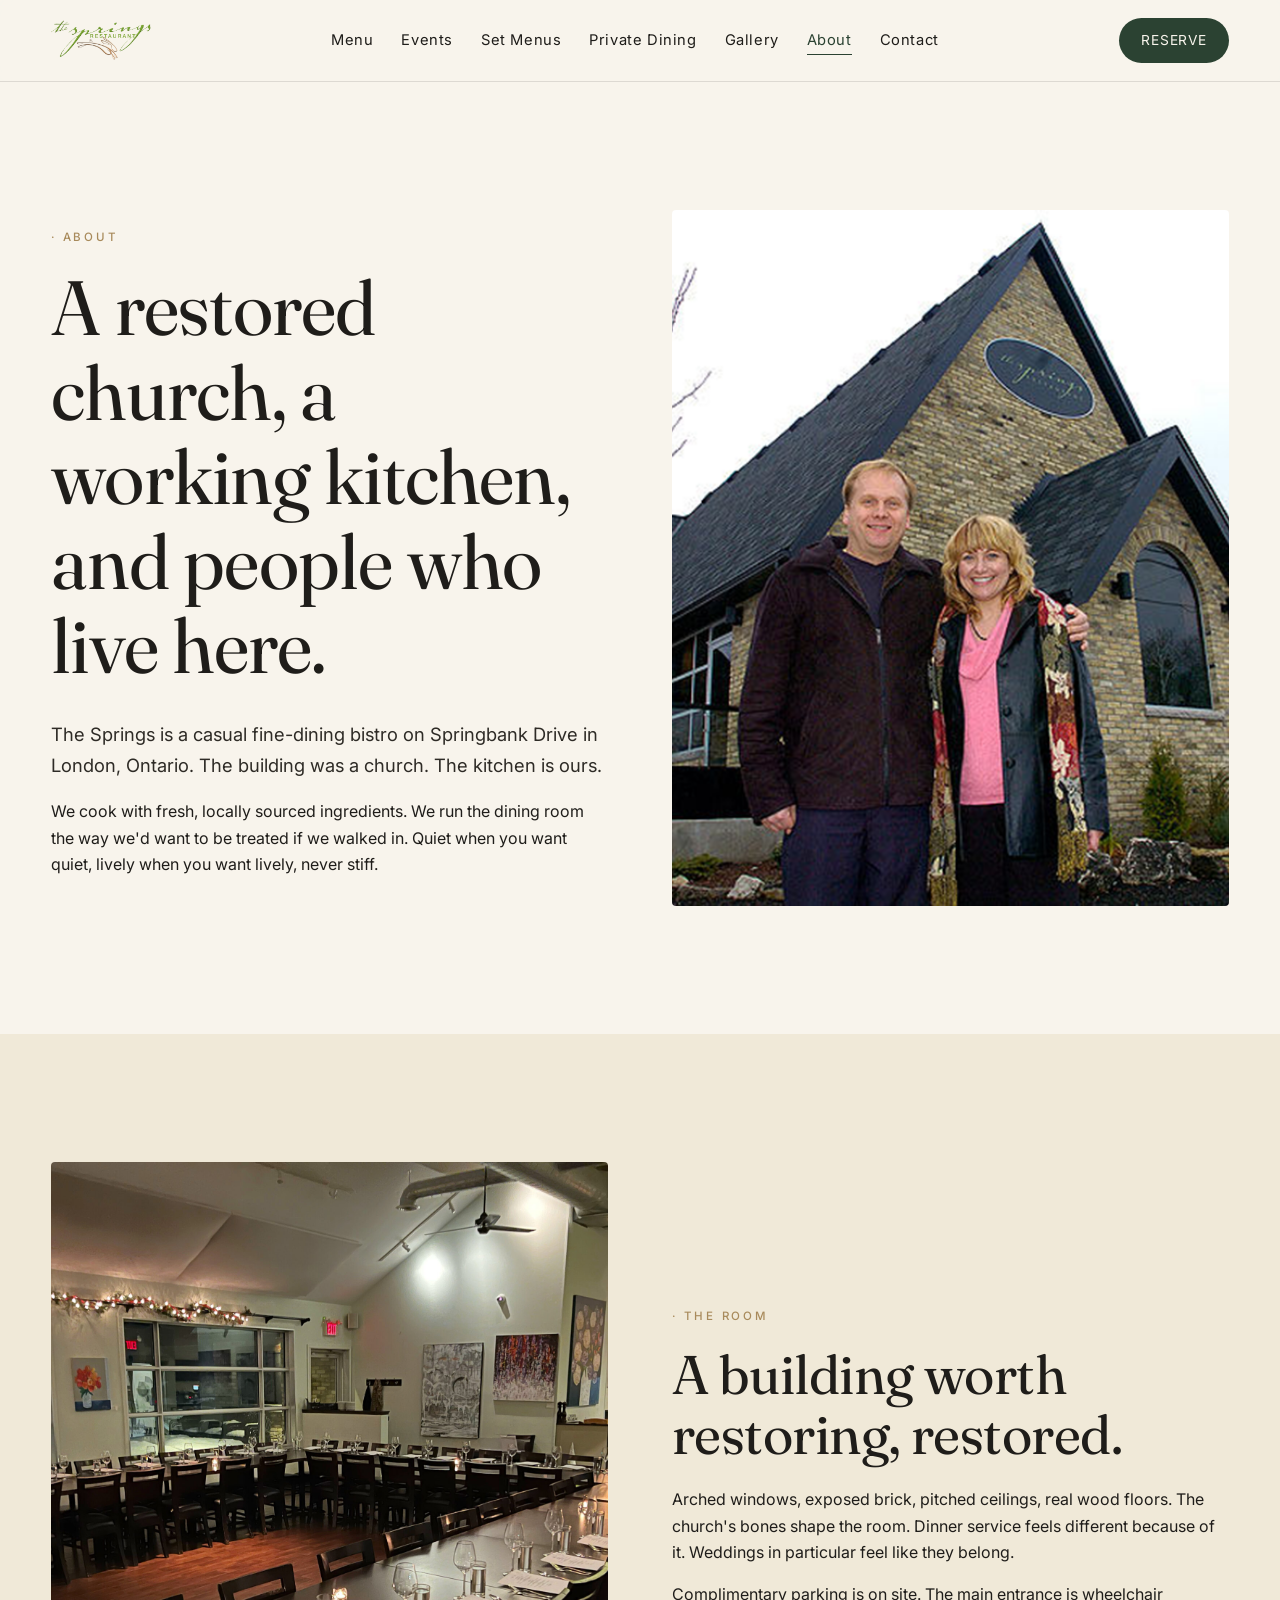
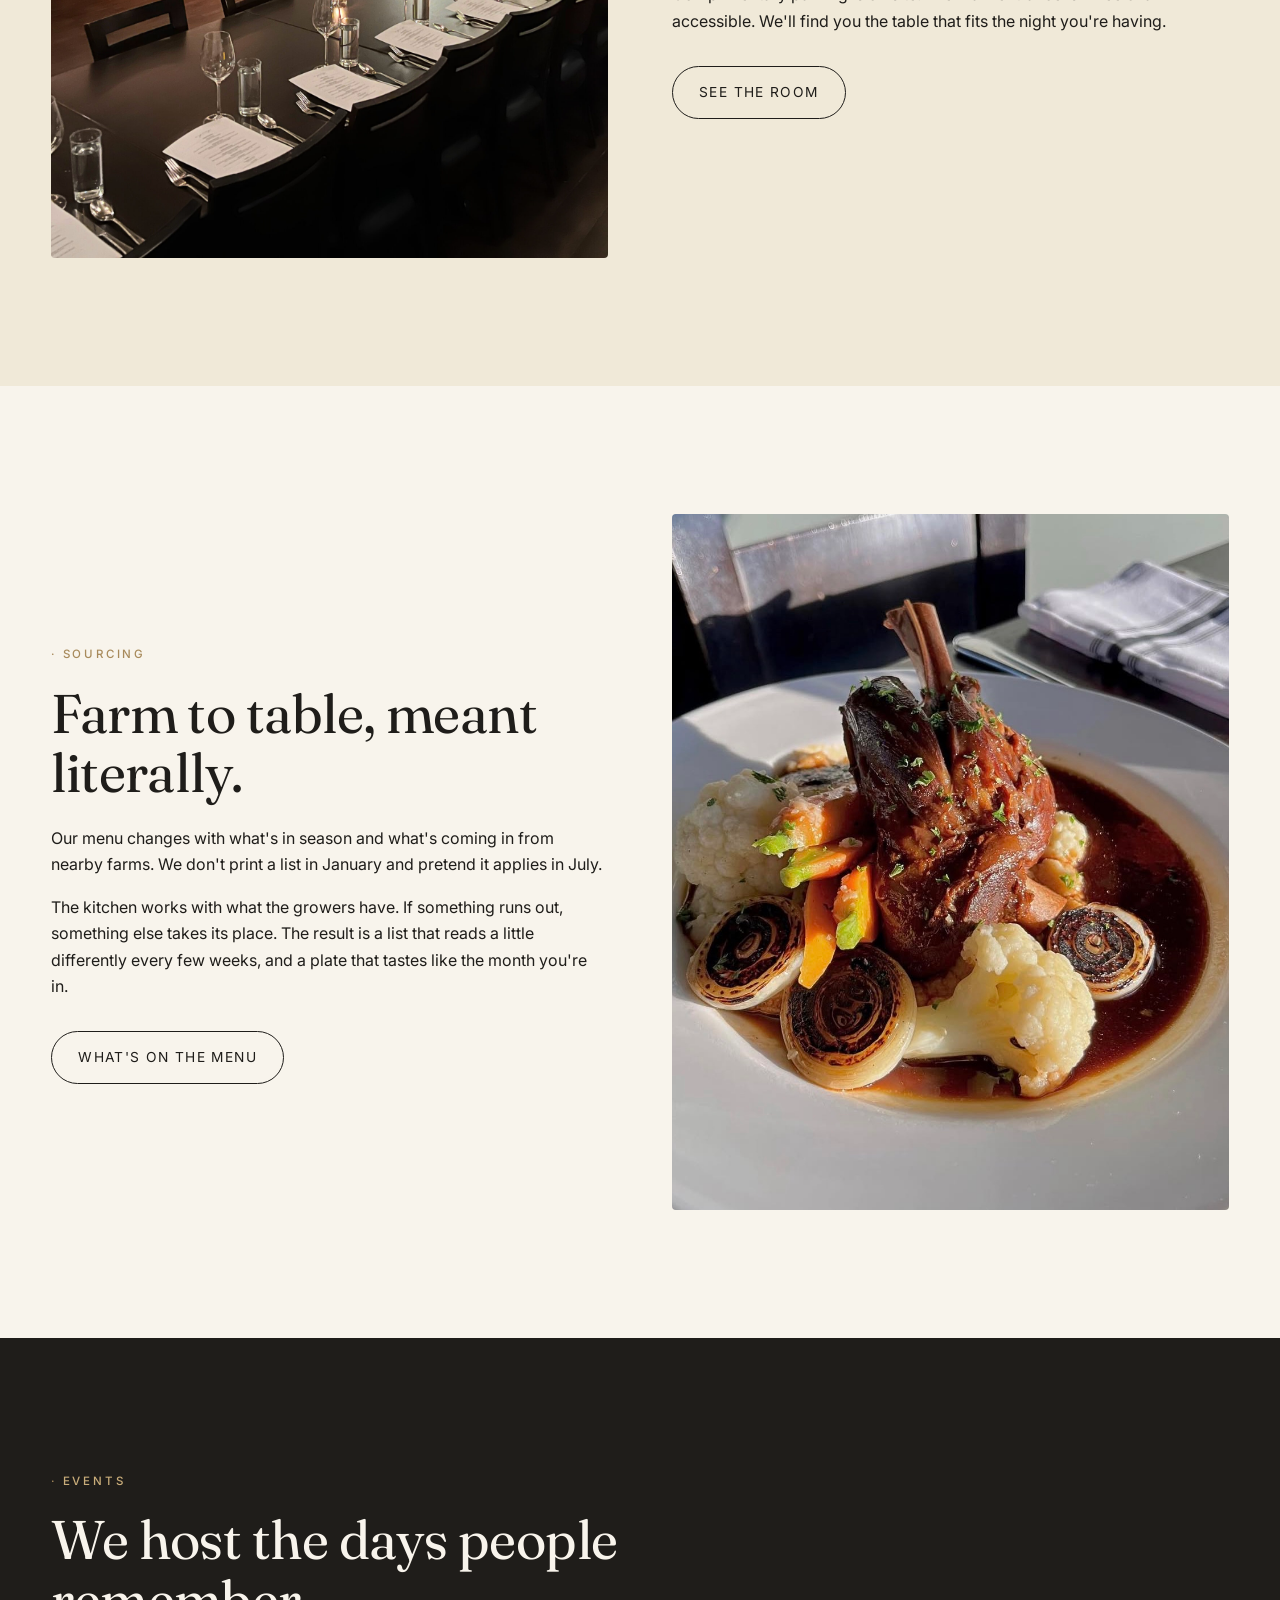
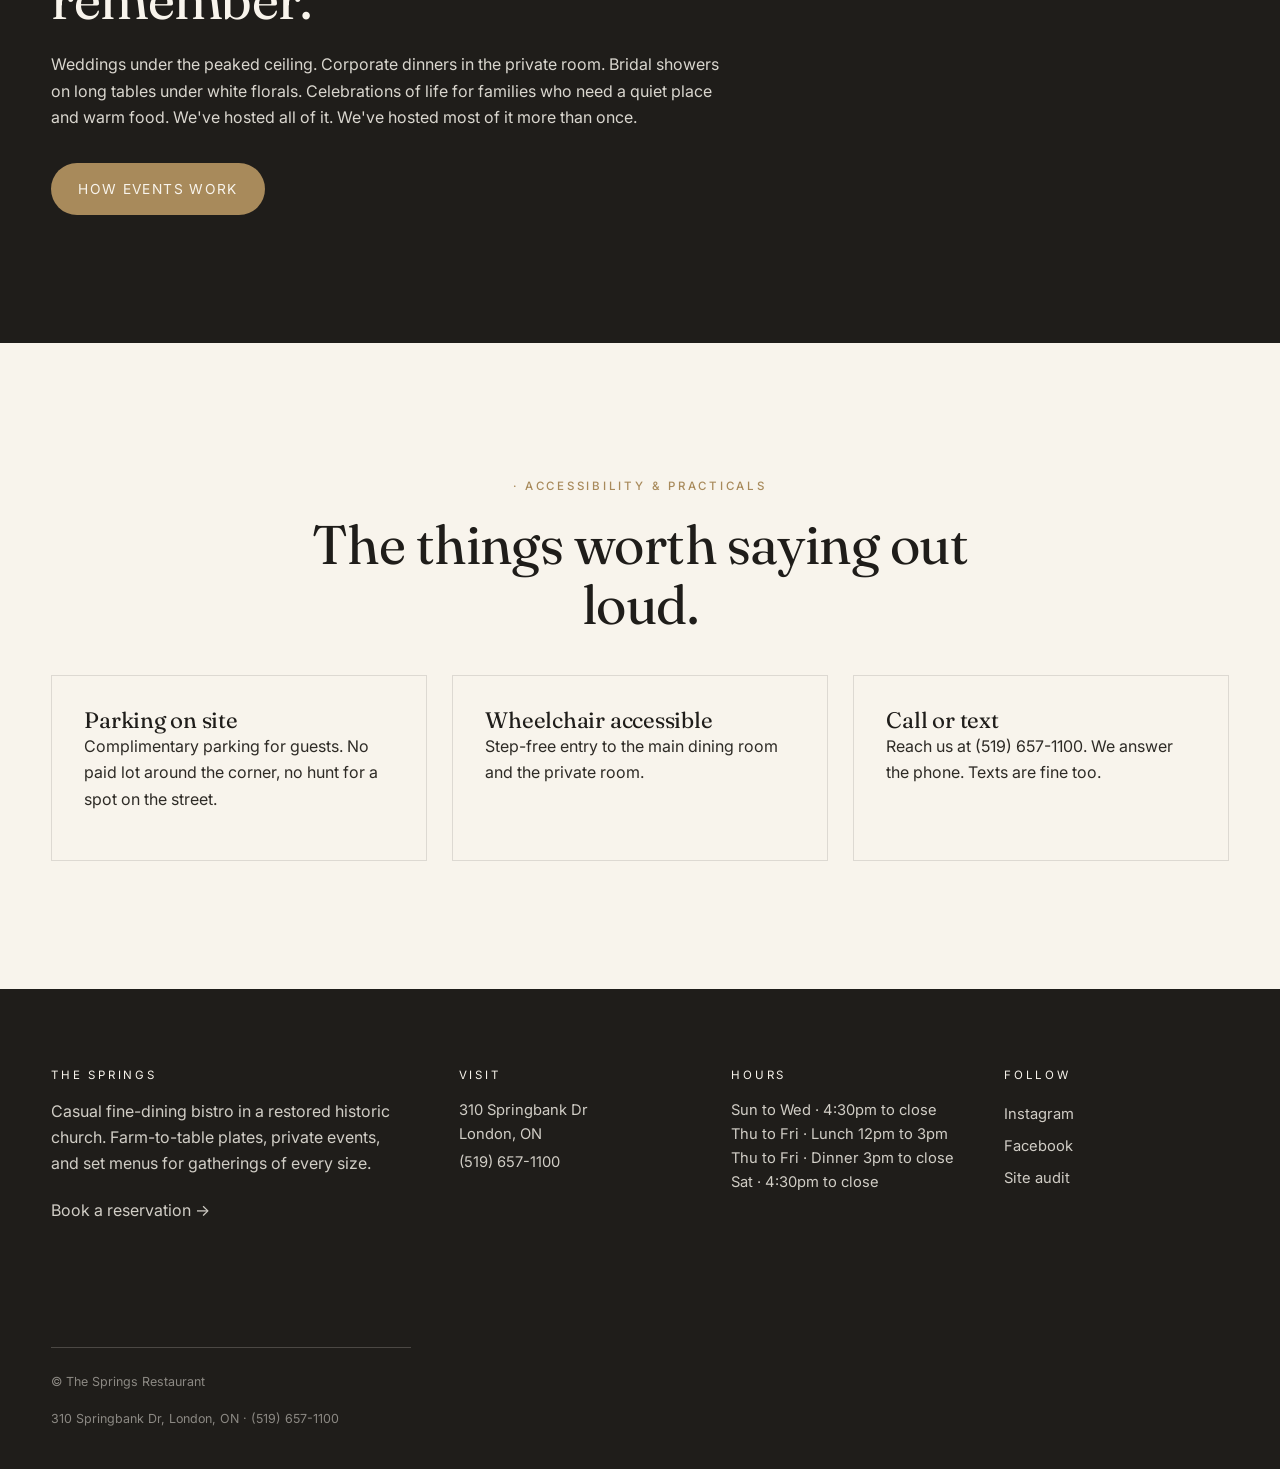
==== about.html @ 2ae59baa "Initial site build · 9 pages, real assets, zero fabrication Static HTML/CSS/JS site for The Springs " ====
<!DOCTYPE html>
<html lang="en">
<head>
<meta charset="utf-8">
<meta name="viewport" content="width=device-width, initial-scale=1">
<title>About · The Springs Restaurant</title>
<meta name="description" content="The story of The Springs: a restored historic church turned casual fine-dining bistro on Springbank Drive, London Ontario. Farm-to-table, family-run, open to everyone.">
<link rel="preconnect" href="https://fonts.googleapis.com">
<link rel="preconnect" href="https://fonts.gstatic.com" crossorigin>
<link href="https://fonts.googleapis.com/css2?family=Fraunces:ital,opsz,wght@0,9..144,300;0,9..144,400;0,9..144,500;1,9..144,300;1,9..144,400&family=Inter:wght@300;400;500;600&display=swap" rel="stylesheet">
<link rel="stylesheet" href="css/styles.css">
</head>
<body>

<header class="site-header">
  <div class="wrap">
    <nav class="nav" aria-label="Primary">
      <a href="index.html" class="nav-brand" aria-label="The Springs Restaurant"><img src="images/logo/springs-logo.webp" alt="The Springs Restaurant"></a>
      <ul class="nav-links">
        <li><a href="menu.html">Menu</a></li>
        <li><a href="events.html">Events</a></li>
        <li><a href="set-menus.html">Set Menus</a></li>
        <li><a href="private-dining.html">Private Dining</a></li>
        <li><a href="gallery.html">Gallery</a></li>
        <li><a href="about.html">About</a></li>
        <li><a href="contact.html">Contact</a></li>
      </ul>
      <a href="https://book.squareup.com/appointments/us98yrta83eva6/location/0G40BYAWMQCB0/services?buttonTextColor=ffffff&amp;color=5ea581&amp;locale=en&amp;referrer=so" class="nav-cta" target="_blank" rel="noopener">Reserve</a>
      <button class="nav-toggle" aria-label="Open menu" aria-expanded="false"><span></span></button>
    </nav>
  </div>
</header>

<main>

<section class="section">
  <div class="wrap">
    <div class="split">
      <div class="reveal">
        <span class="eyebrow">About</span>
        <h1>A restored church, a working kitchen, and people who live here.</h1>
        <p class="lede">The Springs is a casual fine-dining bistro on Springbank Drive in London, Ontario. The building was a church. The kitchen is ours.</p>
        <p>We cook with fresh, locally sourced ingredients. We run the dining room the way we'd want to be treated if we walked in. Quiet when you want quiet, lively when you want lively, never stiff.</p>
      </div>
      <div class="split-media reveal" data-delay="1">
        <img src="images/owners/owners.png" alt="The owners of The Springs outside the restored church">
      </div>
    </div>
  </div>
</section>

<section class="section" style="background: var(--ivory-warm);">
  <div class="wrap">
    <div class="split split-flip">
      <div class="reveal">
        <span class="eyebrow">The room</span>
        <h2>A building worth restoring, restored.</h2>
        <p>Arched windows, exposed brick, pitched ceilings, real wood floors. The church's bones shape the room. Dinner service feels different because of it. Weddings in particular feel like they belong.</p>
        <p>Complimentary parking is on site. The main entrance is wheelchair accessible. We'll find you the table that fits the night you're having.</p>
        <a class="btn btn-outline mt-sm" href="gallery.html">See the room</a>
      </div>
      <div class="split-media reveal" data-delay="1">
        <img src="images/venue/main-venue-2.jpg" alt="Main dining room with pitched ceilings and exposed brick">
      </div>
    </div>
  </div>
</section>

<section class="section">
  <div class="wrap">
    <div class="split">
      <div class="reveal">
        <span class="eyebrow">Sourcing</span>
        <h2>Farm to table, meant literally.</h2>
        <p>Our menu changes with what's in season and what's coming in from nearby farms. We don't print a list in January and pretend it applies in July.</p>
        <p>The kitchen works with what the growers have. If something runs out, something else takes its place. The result is a list that reads a little differently every few weeks, and a plate that tastes like the month you're in.</p>
        <a class="btn btn-outline mt-sm" href="menu.html">What's on the menu</a>
      </div>
      <div class="split-media reveal" data-delay="1">
        <img src="images/plates/lamb-shank.jpg" alt="Braised lamb shank plated with seasonal vegetables">
      </div>
    </div>
  </div>
</section>

<section class="section" style="background: var(--charcoal); color: var(--ivory);">
  <div class="wrap">
    <div class="reveal" style="max-width: 720px;">
      <span class="eyebrow" style="color: var(--brass-soft);">Events</span>
      <h2 style="color: var(--ivory);">We host the days people remember.</h2>
      <p style="color: rgba(248,244,236,0.86);">Weddings under the peaked ceiling. Corporate dinners in the private room. Bridal showers on long tables under white florals. Celebrations of life for families who need a quiet place and warm food. We've hosted all of it. We've hosted most of it more than once.</p>
      <a class="btn btn-brass mt-sm" href="events.html">How events work</a>
    </div>
  </div>
</section>

<section class="section">
  <div class="wrap">
    <div class="text-center reveal" style="max-width: 720px; margin: 0 auto 40px;">
      <span class="eyebrow">Accessibility &amp; practicals</span>
      <h2>The things worth saying out loud.</h2>
    </div>
    <div class="card-grid">
      <div class="card reveal" style="padding: 32px;">
        <h3>Parking on site</h3>
        <p>Complimentary parking for guests. No paid lot around the corner, no hunt for a spot on the street.</p>
      </div>
      <div class="card reveal" data-delay="1" style="padding: 32px;">
        <h3>Wheelchair accessible</h3>
        <p>Step-free entry to the main dining room and the private room.</p>
      </div>
      <div class="card reveal" data-delay="2" style="padding: 32px;">
        <h3>Call or text</h3>
        <p>Reach us at (519) 657-1100. We answer the phone. Texts are fine too.</p>
      </div>
    </div>
  </div>
</section>

</main>

<footer class="site-footer">
  <div class="wrap">
    <div class="brand-block">
      <h4>The Springs</h4>
      <p>Casual fine-dining bistro in a restored historic church. Farm-to-table plates, private events, and set menus for gatherings of every size.</p>
      <p><a href="https://book.squareup.com/appointments/us98yrta83eva6/location/0G40BYAWMQCB0/services?buttonTextColor=ffffff&amp;color=5ea581&amp;locale=en&amp;referrer=so" target="_blank" rel="noopener">Book a reservation →</a></p>
    </div>
    <div><h4>Visit</h4><ul><li>310 Springbank Dr</li><li>London, ON</li><li><a href="tel:15196571100">(519) 657-1100</a></li></ul></div>
    <div><h4>Hours</h4><ul><li>Sun to Wed · 4:30pm to close</li><li>Thu to Fri · Lunch 12pm to 3pm</li><li>Thu to Fri · Dinner 3pm to close</li><li>Sat · 4:30pm to close</li></ul></div>
    <div><h4>Follow</h4><ul><li><a href="https://instagram.com/thespringsrestaurant" target="_blank" rel="noopener">Instagram</a></li><li><a href="https://www.facebook.com/profile.php?id=100086305566439" target="_blank" rel="noopener">Facebook</a></li><li><a href="audit.html">Site audit</a></li></ul></div>
    <div class="footer-bottom"><span>© The Springs Restaurant</span><span>310 Springbank Dr, London, ON · (519) 657-1100</span></div>
  </div>
</footer>

<script src="js/main.js" defer></script>
</body>
</html>
---- css/styles.css ----
/* The Springs Restaurant · styles.css */

:root {
  --ivory: #f8f4ec;
  --ivory-warm: #f0e9d8;
  --charcoal: #1f1d1a;
  --charcoal-soft: #2e2b26;
  --forest: #2b4232;
  --forest-deep: #1d2d22;
  --forest-light: #5ea581;
  --brass: #a88a5b;
  --brass-soft: #c9ad7a;
  --rule: rgba(31, 29, 26, 0.12);
  --rule-light: rgba(248, 244, 236, 0.2);

  --font-serif: 'Fraunces', 'Cormorant Garamond', Georgia, serif;
  --font-sans: 'Inter', -apple-system, BlinkMacSystemFont, 'Segoe UI', sans-serif;

  --max-width: 1280px;
  --gutter: clamp(20px, 4vw, 56px);
  --section-pad: clamp(64px, 10vw, 140px);

  --ease: cubic-bezier(0.22, 0.61, 0.36, 1);
}

* { box-sizing: border-box; }
html { scroll-behavior: smooth; -webkit-text-size-adjust: 100%; }
body {
  margin: 0;
  font-family: var(--font-sans);
  font-size: 16px;
  line-height: 1.65;
  color: var(--charcoal);
  background: var(--ivory);
  font-feature-settings: 'kern', 'liga', 'calt';
  -webkit-font-smoothing: antialiased;
  -moz-osx-font-smoothing: grayscale;
}

img, video { max-width: 100%; height: auto; display: block; }
a { color: inherit; text-decoration: none; }
button { font: inherit; color: inherit; background: none; border: none; cursor: pointer; }
input, textarea, select { font: inherit; color: inherit; }

/* Typography */
h1, h2, h3, h4 {
  font-family: var(--font-serif);
  font-weight: 400;
  letter-spacing: -0.01em;
  line-height: 1.1;
  margin: 0 0 0.4em;
  color: var(--charcoal);
}
h1 { font-size: clamp(2.4rem, 6vw, 4.8rem); }
h2 { font-size: clamp(2rem, 4.4vw, 3.4rem); }
h3 { font-size: clamp(1.4rem, 2.2vw, 1.9rem); }
h4 { font-size: 1.15rem; letter-spacing: 0; }
p  { margin: 0 0 1em; max-width: 68ch; }

.eyebrow {
  display: inline-block;
  font-family: var(--font-sans);
  font-size: 0.72rem;
  letter-spacing: 0.24em;
  text-transform: uppercase;
  font-weight: 500;
  color: var(--brass);
  margin: 0 0 1.2rem;
}
.eyebrow::before { content: "· "; color: var(--brass); }

.lede { font-size: 1.15rem; max-width: 56ch; color: var(--charcoal-soft); }

/* Layout */
.wrap {
  max-width: var(--max-width);
  margin: 0 auto;
  padding: 0 var(--gutter);
}
.section { padding: var(--section-pad) 0; }
.section-tight { padding: clamp(40px, 6vw, 80px) 0; }

/* Header */
.site-header {
  position: sticky;
  top: 0;
  z-index: 50;
  background: rgba(248, 244, 236, 0.88);
  backdrop-filter: saturate(140%) blur(10px);
  -webkit-backdrop-filter: saturate(140%) blur(10px);
  border-bottom: 1px solid var(--rule);
}
.nav {
  display: flex;
  align-items: center;
  justify-content: space-between;
  padding: 18px 0;
  gap: 24px;
}
.nav-brand {
  font-family: var(--font-serif);
  font-size: 1.5rem;
  line-height: 1;
  display: flex;
  align-items: center;
  gap: 10px;
}
.nav-brand img { height: 40px; width: auto; }
.nav-links {
  display: flex;
  gap: 28px;
  list-style: none;
  margin: 0;
  padding: 0;
  font-size: 0.92rem;
  letter-spacing: 0.04em;
}
.nav-links a {
  padding: 8px 0;
  color: var(--charcoal);
  position: relative;
  transition: color 0.3s var(--ease);
}
.nav-links a::after {
  content: "";
  position: absolute;
  left: 0; right: 0; bottom: 2px;
  height: 1px;
  background: var(--forest);
  transform: scaleX(0);
  transform-origin: left center;
  transition: transform 0.4s var(--ease);
}
.nav-links a:hover, .nav-links a[aria-current="page"] { color: var(--forest); }
.nav-links a:hover::after, .nav-links a[aria-current="page"]::after { transform: scaleX(1); }

.nav-cta {
  display: inline-flex;
  align-items: center;
  gap: 8px;
  padding: 11px 22px;
  background: var(--forest);
  color: var(--ivory);
  font-size: 0.86rem;
  letter-spacing: 0.06em;
  text-transform: uppercase;
  border-radius: 999px;
  transition: background 0.3s var(--ease), transform 0.3s var(--ease);
}
.nav-cta:hover { background: var(--forest-deep); transform: translateY(-1px); }

.nav-toggle {
  display: none;
  width: 40px; height: 40px;
  padding: 0;
  align-items: center;
  justify-content: center;
}
.nav-toggle span {
  display: block;
  width: 22px;
  height: 1.5px;
  background: var(--charcoal);
  position: relative;
  transition: background 0.25s;
}
.nav-toggle span::before, .nav-toggle span::after {
  content: ""; position: absolute; left: 0; width: 22px; height: 1.5px; background: var(--charcoal);
  transition: transform 0.3s var(--ease), top 0.3s var(--ease);
}
.nav-toggle span::before { top: -7px; }
.nav-toggle span::after  { top:  7px; }
body.nav-open .nav-toggle span { background: transparent; }
body.nav-open .nav-toggle span::before { top: 0; transform: rotate(45deg); }
body.nav-open .nav-toggle span::after  { top: 0; transform: rotate(-45deg); }

/* Hero */
.hero {
  position: relative;
  min-height: 92vh;
  display: flex;
  align-items: flex-end;
  color: var(--ivory);
  overflow: hidden;
  isolation: isolate;
}
.hero-media {
  position: absolute; inset: 0; z-index: -2;
  background-size: cover;
  background-position: center;
  animation: kenburns 18s ease-out both;
}
.hero::before {
  content: "";
  position: absolute; inset: 0; z-index: -1;
  background:
    linear-gradient(180deg, rgba(31,29,26,0.35) 0%, rgba(31,29,26,0.1) 40%, rgba(31,29,26,0.8) 100%);
}
.hero-inner {
  padding: clamp(60px, 12vw, 140px) 0 clamp(48px, 8vw, 100px);
  width: 100%;
  max-width: 820px;
}
.hero h1 {
  color: var(--ivory);
  font-size: clamp(2.6rem, 7vw, 5.4rem);
  font-weight: 300;
  font-style: italic;
  letter-spacing: -0.02em;
  margin-bottom: 0.6em;
}
.hero .eyebrow { color: var(--brass-soft); }
.hero-sub {
  font-size: clamp(1rem, 1.4vw, 1.15rem);
  max-width: 48ch;
  color: rgba(248, 244, 236, 0.9);
  margin-bottom: 2.2em;
}
.hero-ctas { display: flex; flex-wrap: wrap; gap: 14px; }

.hero-short { min-height: 52vh; }
.hero-mid   { min-height: 68vh; }

@keyframes kenburns {
  0%   { transform: scale(1.08); }
  100% { transform: scale(1); }
}

/* Buttons */
.btn {
  display: inline-flex;
  align-items: center;
  gap: 10px;
  padding: 14px 26px;
  font-size: 0.86rem;
  letter-spacing: 0.1em;
  text-transform: uppercase;
  border-radius: 999px;
  transition: transform 0.25s var(--ease), background 0.3s var(--ease), color 0.3s var(--ease), border-color 0.3s var(--ease);
  white-space: nowrap;
  border: 1px solid transparent;
}
.btn-primary { background: var(--forest); color: var(--ivory); }
.btn-primary:hover { background: var(--forest-deep); transform: translateY(-2px); }
.btn-ghost { background: transparent; color: var(--ivory); border-color: rgba(248,244,236,0.6); }
.btn-ghost:hover { background: var(--ivory); color: var(--charcoal); border-color: var(--ivory); }
.btn-outline { background: transparent; color: var(--charcoal); border-color: var(--charcoal); }
.btn-outline:hover { background: var(--charcoal); color: var(--ivory); }
.btn-brass { background: var(--brass); color: var(--ivory); }
.btn-brass:hover { background: #916d3e; }

/* Marquee */
.marquee {
  background: var(--charcoal);
  color: var(--ivory);
  padding: 28px 0;
  overflow: hidden;
  border-top: 1px solid var(--brass);
  border-bottom: 1px solid var(--brass);
}
.marquee-track {
  display: flex;
  gap: 56px;
  white-space: nowrap;
  animation: marquee 40s linear infinite;
  font-family: var(--font-serif);
  font-style: italic;
  font-size: clamp(1.4rem, 3vw, 2.4rem);
  letter-spacing: -0.01em;
}
.marquee-track span { display: inline-flex; align-items: center; gap: 56px; color: var(--ivory); }
.marquee-track .dot { color: var(--brass); }
@keyframes marquee {
  from { transform: translateX(0); }
  to   { transform: translateX(-50%); }
}

/* Split */
.split {
  display: grid;
  grid-template-columns: 1fr 1fr;
  gap: clamp(32px, 5vw, 80px);
  align-items: center;
}
.split-flip { direction: rtl; }
.split-flip > * { direction: ltr; }
.split-media {
  aspect-ratio: 4 / 5;
  background-size: cover;
  background-position: center;
  border-radius: 4px;
  overflow: hidden;
}
.split-media img { width: 100%; height: 100%; object-fit: cover; display: block; }

/* Cards */
.card-grid {
  display: grid;
  grid-template-columns: repeat(3, 1fr);
  gap: clamp(16px, 2vw, 28px);
}
.card {
  display: flex;
  flex-direction: column;
  border: 1px solid var(--rule);
  background: var(--ivory);
  overflow: hidden;
  transition: transform 0.35s var(--ease), box-shadow 0.35s var(--ease);
}
.card:hover { transform: translateY(-4px); box-shadow: 0 14px 40px rgba(31,29,26,0.12); }
.card-media {
  aspect-ratio: 4 / 3;
  background-size: cover;
  background-position: center;
}
.card-body { padding: 28px; display: flex; flex-direction: column; gap: 10px; flex: 1; }
.card h3 { font-size: 1.4rem; margin: 0; }
.card p  { flex: 1; color: var(--charcoal-soft); }
.card-link {
  display: inline-flex;
  align-items: center;
  gap: 6px;
  font-size: 0.8rem;
  letter-spacing: 0.14em;
  text-transform: uppercase;
  color: var(--forest);
  margin-top: 8px;
}
.card-link::after { content: "→"; transition: transform 0.3s var(--ease); }
.card:hover .card-link::after { transform: translateX(4px); }

/* Hours band */
.band {
  background: var(--forest);
  color: var(--ivory);
}
.band .wrap { display: grid; grid-template-columns: 1.2fr 1fr 1fr; gap: 40px; padding-top: 80px; padding-bottom: 80px; }
.band h3 { color: var(--ivory); font-size: 2rem; }
.band .eyebrow { color: var(--brass-soft); }
.band dl { margin: 0; display: grid; grid-template-columns: max-content 1fr; gap: 6px 18px; font-size: 0.95rem; }
.band dt { color: rgba(248,244,236,0.7); }
.band dd { margin: 0; }
.band a { color: var(--ivory); border-bottom: 1px solid var(--brass); padding-bottom: 1px; }

/* IG strip */
.ig-strip {
  display: grid;
  grid-template-columns: repeat(6, 1fr);
  gap: 2px;
}
.ig-strip a {
  aspect-ratio: 1 / 1;
  background-size: cover;
  background-position: center;
  position: relative;
  overflow: hidden;
}
.ig-strip a::after {
  content: "";
  position: absolute; inset: 0;
  background: rgba(31,29,26,0.0);
  transition: background 0.3s var(--ease);
}
.ig-strip a:hover::after { background: rgba(31,29,26,0.3); }

/* Footer */
.site-footer {
  background: var(--charcoal);
  color: rgba(248,244,236,0.82);
  padding: 80px 0 40px;
  margin-top: 0;
}
.site-footer .wrap { display: grid; grid-template-columns: 1.6fr 1fr 1fr 1fr; gap: 48px; }
.site-footer h4 {
  color: var(--ivory);
  font-family: var(--font-sans);
  font-size: 0.72rem;
  letter-spacing: 0.24em;
  text-transform: uppercase;
  margin-bottom: 16px;
}
.site-footer .brand-block p { max-width: 36ch; }
.site-footer a { color: rgba(248,244,236,0.82); display: inline-block; padding: 4px 0; }
.site-footer a:hover { color: var(--ivory); }
.site-footer ul { list-style: none; margin: 0; padding: 0; font-size: 0.92rem; }
.site-footer .footer-bottom {
  margin-top: 56px;
  padding-top: 24px;
  border-top: 1px solid var(--rule-light);
  display: flex;
  justify-content: space-between;
  flex-wrap: wrap;
  gap: 16px;
  font-size: 0.78rem;
  color: rgba(248,244,236,0.5);
}

/* Fade-up (IntersectionObserver driven) */
.reveal { opacity: 0; transform: translateY(20px); transition: opacity 0.8s var(--ease), transform 0.8s var(--ease); }
.reveal.is-visible { opacity: 1; transform: translateY(0); }
.reveal[data-delay="1"] { transition-delay: 0.1s; }
.reveal[data-delay="2"] { transition-delay: 0.2s; }
.reveal[data-delay="3"] { transition-delay: 0.3s; }
.reveal[data-delay="4"] { transition-delay: 0.4s; }

/* Menu page */
.menu-tabs {
  display: flex;
  gap: 8px;
  border-bottom: 1px solid var(--rule);
  margin-bottom: 48px;
  flex-wrap: wrap;
}
.menu-tab {
  padding: 16px 24px;
  font-size: 0.82rem;
  letter-spacing: 0.16em;
  text-transform: uppercase;
  color: var(--charcoal-soft);
  border-bottom: 2px solid transparent;
  margin-bottom: -1px;
  cursor: pointer;
  transition: color 0.3s var(--ease), border-color 0.3s var(--ease);
}
.menu-tab[aria-selected="true"] { color: var(--forest); border-bottom-color: var(--forest); }
.menu-panel { display: none; }
.menu-panel[data-active] { display: block; }

.menu-img-wrap {
  display: grid;
  place-items: center;
  padding: 40px;
  background: #fff;
  border: 1px solid var(--rule);
}
.menu-img-wrap img { max-height: 80vh; width: auto; box-shadow: 0 10px 50px rgba(31,29,26,0.12); }

/* Menu items (structured) */
.menu-items {
  display: grid;
  grid-template-columns: 1fr 1fr;
  gap: 36px 64px;
}
.menu-item {
  display: grid;
  grid-template-columns: 1fr auto;
  gap: 8px 16px;
  padding-bottom: 24px;
  border-bottom: 1px dotted var(--rule);
}
.menu-item h4 { font-family: var(--font-serif); font-size: 1.15rem; margin: 0; }
.menu-item .price { font-family: var(--font-serif); color: var(--forest); font-size: 1.05rem; }
.menu-item p { grid-column: 1 / -1; margin: 0; font-size: 0.92rem; color: var(--charcoal-soft); }
.menu-item .pills { grid-column: 1 / -1; display: flex; gap: 6px; flex-wrap: wrap; margin-top: 2px; }

.pill {
  display: inline-flex;
  align-items: center;
  gap: 5px;
  padding: 3px 9px;
  font-size: 0.68rem;
  letter-spacing: 0.1em;
  text-transform: uppercase;
  color: var(--brass);
  border: 1px solid var(--brass);
  border-radius: 999px;
}
.pill svg { width: 12px; height: 12px; }

/* Events */
.capacity-grid {
  display: grid;
  grid-template-columns: repeat(3, 1fr);
  gap: 24px;
}
.capacity-card {
  background: var(--ivory);
  border: 1px solid var(--rule);
  padding: 0;
  overflow: hidden;
}
.capacity-card .capacity-media {
  aspect-ratio: 4 / 3;
  background-size: cover;
  background-position: center;
}
.capacity-card .capacity-body { padding: 24px 24px 28px; }
.capacity-card .n {
  display: block;
  font-family: var(--font-serif);
  font-size: 2.6rem;
  color: var(--forest);
  line-height: 1;
  margin-bottom: 4px;
}

.event-section {
  display: grid;
  grid-template-columns: 1fr 1fr;
  gap: clamp(32px, 5vw, 80px);
  align-items: center;
  padding: clamp(48px, 7vw, 100px) 0;
  border-top: 1px solid var(--rule);
}
.event-section:first-of-type { border-top: 0; }
.event-section.flip > .event-media { order: 2; }
.event-media { aspect-ratio: 4 / 3; background-size: cover; background-position: center; border-radius: 4px; }
.event-copy h3 { font-size: 2rem; margin-bottom: 16px; }
.event-copy ul { padding-left: 18px; color: var(--charcoal-soft); }
.event-copy ul li { margin-bottom: 6px; }

/* Set menus */
.set-menu-grid {
  display: grid;
  grid-template-columns: repeat(3, 1fr);
  gap: 28px;
}
.set-menu-tile {
  background: var(--ivory);
  border: 1px solid var(--rule);
  overflow: hidden;
  display: flex;
  flex-direction: column;
}
.set-menu-tile .tile-media {
  aspect-ratio: 3 / 4;
  background: #fff;
  cursor: zoom-in;
  position: relative;
  overflow: hidden;
}
.set-menu-tile .tile-media img { width: 100%; height: 100%; object-fit: contain; padding: 12px; transition: transform 0.5s var(--ease); }
.set-menu-tile:hover .tile-media img { transform: scale(1.03); }
.set-menu-tile .tile-body { padding: 22px 22px 26px; display: flex; flex-direction: column; gap: 10px; flex: 1; }
.set-menu-tile .tile-price {
  font-family: var(--font-serif);
  font-size: 1.8rem;
  color: var(--forest);
  line-height: 1;
}
.set-menu-tile h3 { font-size: 1.2rem; margin: 0; }
.set-menu-tile .tile-cta { margin-top: auto; }

/* Platter strip */
.platter-strip {
  display: grid;
  grid-template-columns: repeat(5, 1fr);
  gap: 2px;
}
.platter-strip .platter {
  aspect-ratio: 1 / 1;
  background-size: cover;
  background-position: center;
}

/* Gallery */
.gallery-tabs {
  display: flex;
  gap: 12px;
  justify-content: center;
  margin-bottom: 48px;
  flex-wrap: wrap;
}
.gallery-tab {
  padding: 12px 26px;
  border: 1px solid var(--rule);
  border-radius: 999px;
  font-size: 0.8rem;
  letter-spacing: 0.12em;
  text-transform: uppercase;
  transition: all 0.3s var(--ease);
}
.gallery-tab[aria-selected="true"] { background: var(--forest); color: var(--ivory); border-color: var(--forest); }
.gallery-panel { display: none; }
.gallery-panel[data-active] { display: block; }

.masonry {
  column-count: 3;
  column-gap: 16px;
}
.masonry figure {
  margin: 0 0 16px;
  break-inside: avoid;
  cursor: zoom-in;
  overflow: hidden;
  background: var(--ivory-warm);
}
.masonry img { width: 100%; height: auto; transition: transform 0.6s var(--ease); display: block; }
.masonry figure:hover img { transform: scale(1.04); }

/* Lightbox */
.lightbox {
  position: fixed; inset: 0; z-index: 100;
  background: rgba(15, 14, 12, 0.92);
  display: none;
  align-items: center;
  justify-content: center;
  padding: 40px;
  cursor: zoom-out;
}
.lightbox.is-open { display: flex; }
.lightbox img { max-width: 90vw; max-height: 90vh; object-fit: contain; box-shadow: 0 20px 80px rgba(0,0,0,0.4); }
.lightbox-close {
  position: absolute;
  top: 24px; right: 28px;
  color: var(--ivory);
  font-size: 1.4rem;
  padding: 8px 14px;
  letter-spacing: 0.1em;
}

/* Forms */
.form {
  display: grid;
  grid-template-columns: 1fr 1fr;
  gap: 20px;
  max-width: 720px;
}
.field { display: flex; flex-direction: column; gap: 6px; }
.field-full { grid-column: 1 / -1; }
.field label {
  font-size: 0.72rem;
  letter-spacing: 0.18em;
  text-transform: uppercase;
  color: var(--charcoal-soft);
}
.field input, .field select, .field textarea {
  padding: 14px 16px;
  border: 1px solid var(--rule);
  background: #fff;
  border-radius: 2px;
  transition: border-color 0.3s var(--ease);
}
.field input:focus, .field select:focus, .field textarea:focus {
  outline: none;
  border-color: var(--forest);
}
.field textarea { min-height: 120px; resize: vertical; }

.form-note { font-size: 0.82rem; color: var(--charcoal-soft); }

/* Contact */
.contact-grid {
  display: grid;
  grid-template-columns: 1fr 1fr;
  gap: clamp(32px, 5vw, 80px);
}
.info-list {
  list-style: none;
  padding: 0;
  margin: 0;
  display: grid;
  gap: 24px;
}
.info-list li { display: grid; grid-template-columns: 24px 1fr; gap: 14px; align-items: start; }
.info-list svg { color: var(--brass); margin-top: 4px; }
.info-list strong { display: block; font-size: 0.72rem; letter-spacing: 0.2em; text-transform: uppercase; margin-bottom: 4px; color: var(--charcoal-soft); }

.map-embed { aspect-ratio: 16 / 7; background: var(--ivory-warm); border: 1px solid var(--rule); }
.map-embed iframe { width: 100%; height: 100%; border: 0; display: block; }

/* Audit */
.audit-hero { background: var(--charcoal); color: var(--ivory); padding: 100px 0 60px; }
.audit-hero .eyebrow { color: var(--brass-soft); }
.audit-hero h1 { color: var(--ivory); }
.audit-hero p { color: rgba(248,244,236,0.8); max-width: 60ch; }

.counters { display: grid; grid-template-columns: repeat(3, 1fr); gap: 20px; margin-top: 48px; }
.counter {
  border: 1px solid rgba(248,244,236,0.2);
  padding: 24px 24px 28px;
  background: rgba(248,244,236,0.04);
}
.counter .n { display: block; font-family: var(--font-serif); font-size: 3rem; line-height: 1; color: var(--ivory); }
.counter .label { display: block; font-size: 0.74rem; letter-spacing: 0.2em; text-transform: uppercase; margin-top: 4px; color: rgba(248,244,236,0.72); }
.counter.critical .n { color: #e55743; }
.counter.high .n     { color: #e5a843; }
.counter.medium .n   { color: var(--brass-soft); }

.audit-list { list-style: none; padding: 0; margin: 0; display: grid; gap: 24px; }
.audit-item { border: 1px solid var(--rule); padding: 28px; background: var(--ivory); }
.audit-item header { display: flex; align-items: baseline; gap: 16px; margin-bottom: 14px; flex-wrap: wrap; }
.audit-item .severity {
  font-size: 0.7rem;
  letter-spacing: 0.2em;
  text-transform: uppercase;
  padding: 3px 9px;
  border-radius: 999px;
  border: 1px solid currentColor;
}
.audit-item .severity.critical { color: #c63d2a; }
.audit-item .severity.high     { color: #b87a1a; }
.audit-item .severity.medium   { color: var(--brass); }
.audit-item h3 { font-size: 1.25rem; margin: 0; }
.audit-item p  { color: var(--charcoal-soft); }
.audit-item pre {
  font-family: ui-monospace, SFMono-Regular, 'SF Mono', Menlo, Consolas, monospace;
  font-size: 0.82rem;
  background: var(--charcoal);
  color: #d4cdb4;
  padding: 18px 20px;
  border-radius: 3px;
  overflow-x: auto;
  margin: 10px 0 0;
  line-height: 1.6;
  white-space: pre-wrap;
}

.works { background: var(--forest); color: var(--ivory); padding: var(--section-pad) 0; }
.works h2 { color: var(--ivory); }
.works p { color: rgba(248,244,236,0.86); }
.works .works-grid { display: grid; grid-template-columns: repeat(3, 1fr); gap: 28px; margin-top: 32px; }
.works .works-grid li { list-style: none; padding: 24px; border: 1px solid rgba(248,244,236,0.2); background: rgba(248,244,236,0.04); }
.works .works-grid h4 { color: var(--ivory); font-family: var(--font-serif); font-size: 1.2rem; }

.compare-table { width: 100%; border-collapse: collapse; margin-top: 24px; }
.compare-table th, .compare-table td { padding: 16px 18px; text-align: left; border-bottom: 1px solid var(--rule); }
.compare-table th { font-size: 0.74rem; letter-spacing: 0.18em; text-transform: uppercase; color: var(--charcoal-soft); font-weight: 500; }
.compare-table .old { color: var(--charcoal-soft); }
.compare-table .new { color: var(--forest); font-weight: 500; }

/* Utility */
.text-center { text-align: center; }
.max-readable { max-width: 68ch; }
.mt-sm { margin-top: 16px; }
.mt-md { margin-top: 32px; }
.mt-lg { margin-top: 64px; }

/* Breakpoints */
@media (max-width: 1024px) {
  .card-grid, .capacity-grid, .set-menu-grid, .works-grid { grid-template-columns: repeat(2, 1fr); }
  .masonry { column-count: 2; }
  .ig-strip { grid-template-columns: repeat(4, 1fr); }
  .platter-strip { grid-template-columns: repeat(3, 1fr); }
  .site-footer .wrap { grid-template-columns: 1fr 1fr; }
  .band .wrap { grid-template-columns: 1fr 1fr; gap: 32px; }
}

@media (max-width: 768px) {
  .nav-links, .nav > .nav-cta { display: none; }
  .nav-toggle { display: inline-flex; }

  body.nav-open .nav-links {
    display: flex;
    position: fixed;
    inset: 70px 0 0 0;
    flex-direction: column;
    background: var(--ivory);
    padding: 40px var(--gutter);
    gap: 12px;
    z-index: 40;
  }
  body.nav-open .nav-links a { padding: 14px 0; font-size: 1.1rem; border-bottom: 1px solid var(--rule); }
  body.nav-open .nav > .nav-cta { display: inline-flex; position: fixed; bottom: 24px; left: 50%; transform: translateX(-50%); }

  .split, .contact-grid { grid-template-columns: 1fr; }
  .event-section { grid-template-columns: 1fr; }
  .event-section.flip > .event-media { order: 0; }
  .card-grid, .capacity-grid, .set-menu-grid, .works-grid, .counters { grid-template-columns: 1fr; }
  .menu-items { grid-template-columns: 1fr; }
  .form { grid-template-columns: 1fr; }
  .masonry { column-count: 2; }
  .ig-strip { grid-template-columns: repeat(3, 1fr); }
  .platter-strip { grid-template-columns: repeat(2, 1fr); }
  .site-footer .wrap { grid-template-columns: 1fr; gap: 32px; }
  .band .wrap { grid-template-columns: 1fr; }

  .hero-inner { padding-top: 40px; }
  .hero h1 { font-size: clamp(2.4rem, 10vw, 3.4rem); }
}

@media (max-width: 480px) {
  .masonry { column-count: 1; }
  .ig-strip { grid-template-columns: repeat(2, 1fr); }
}
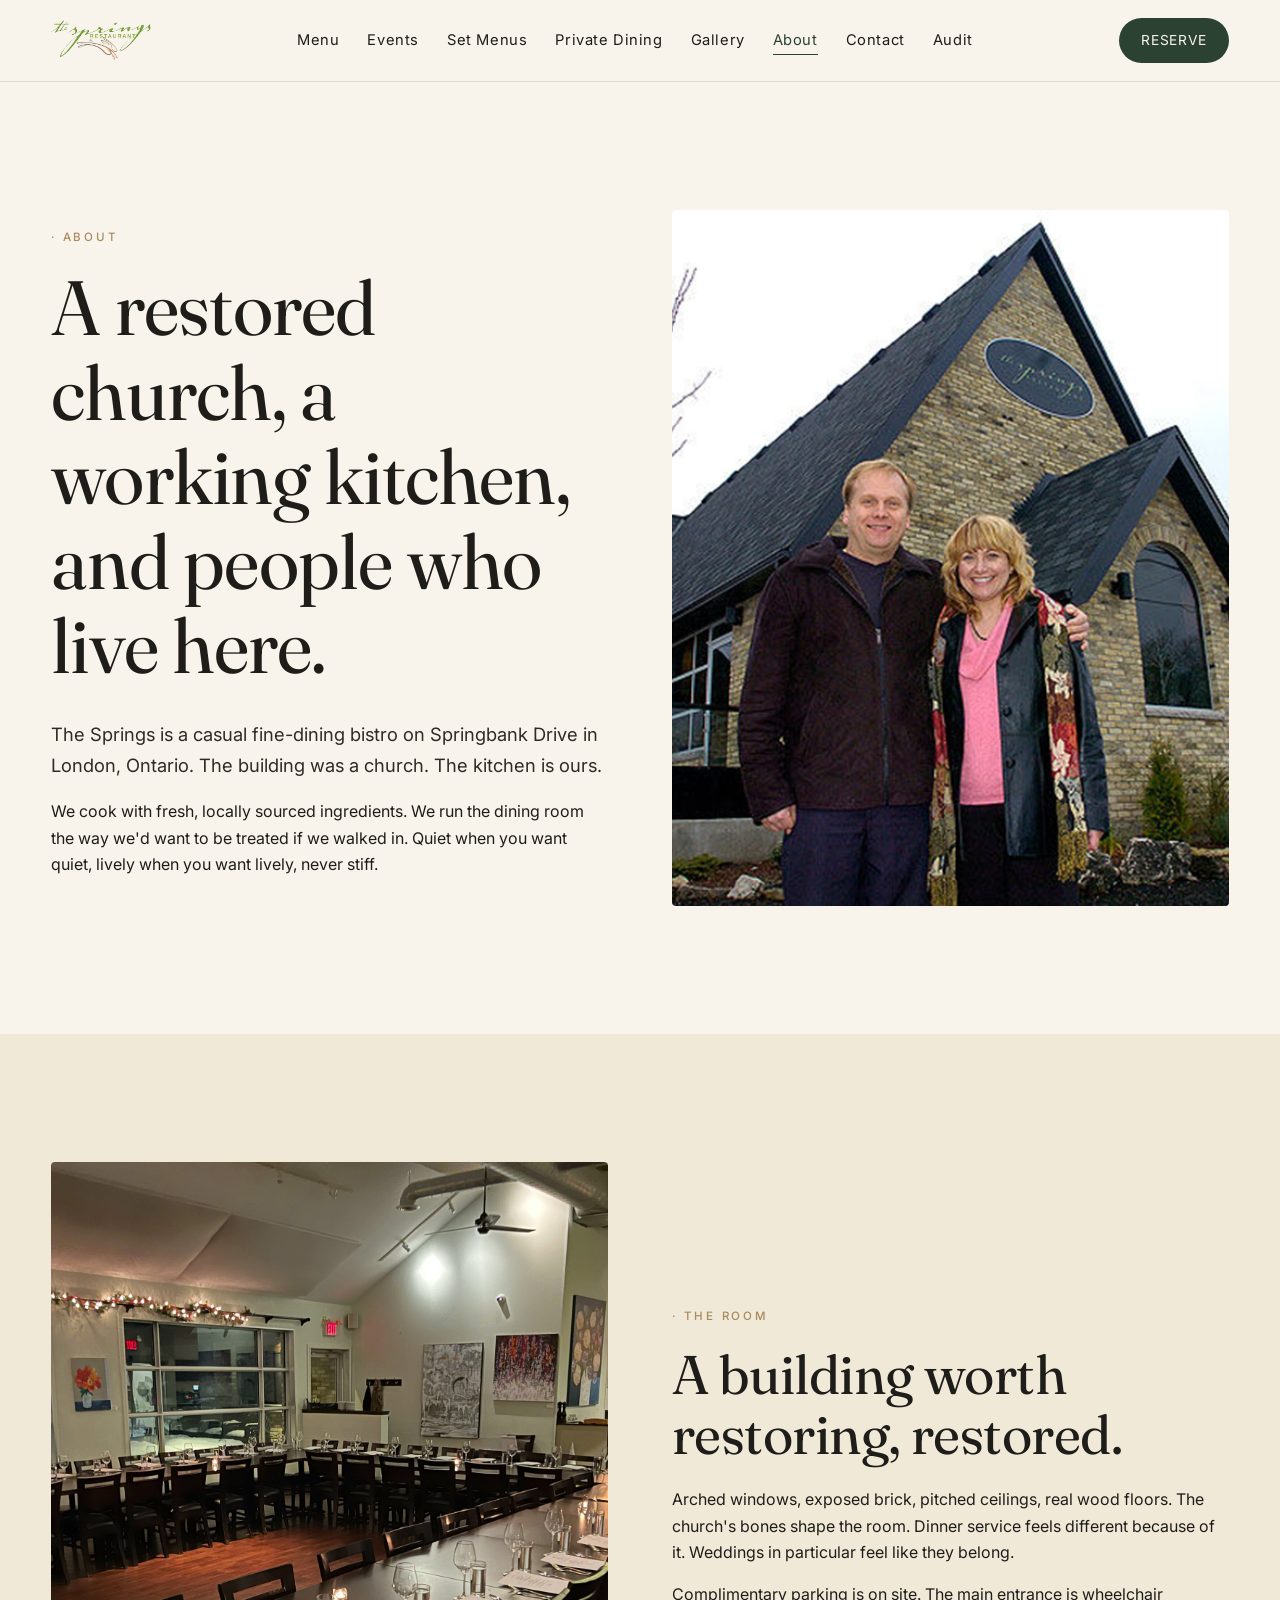
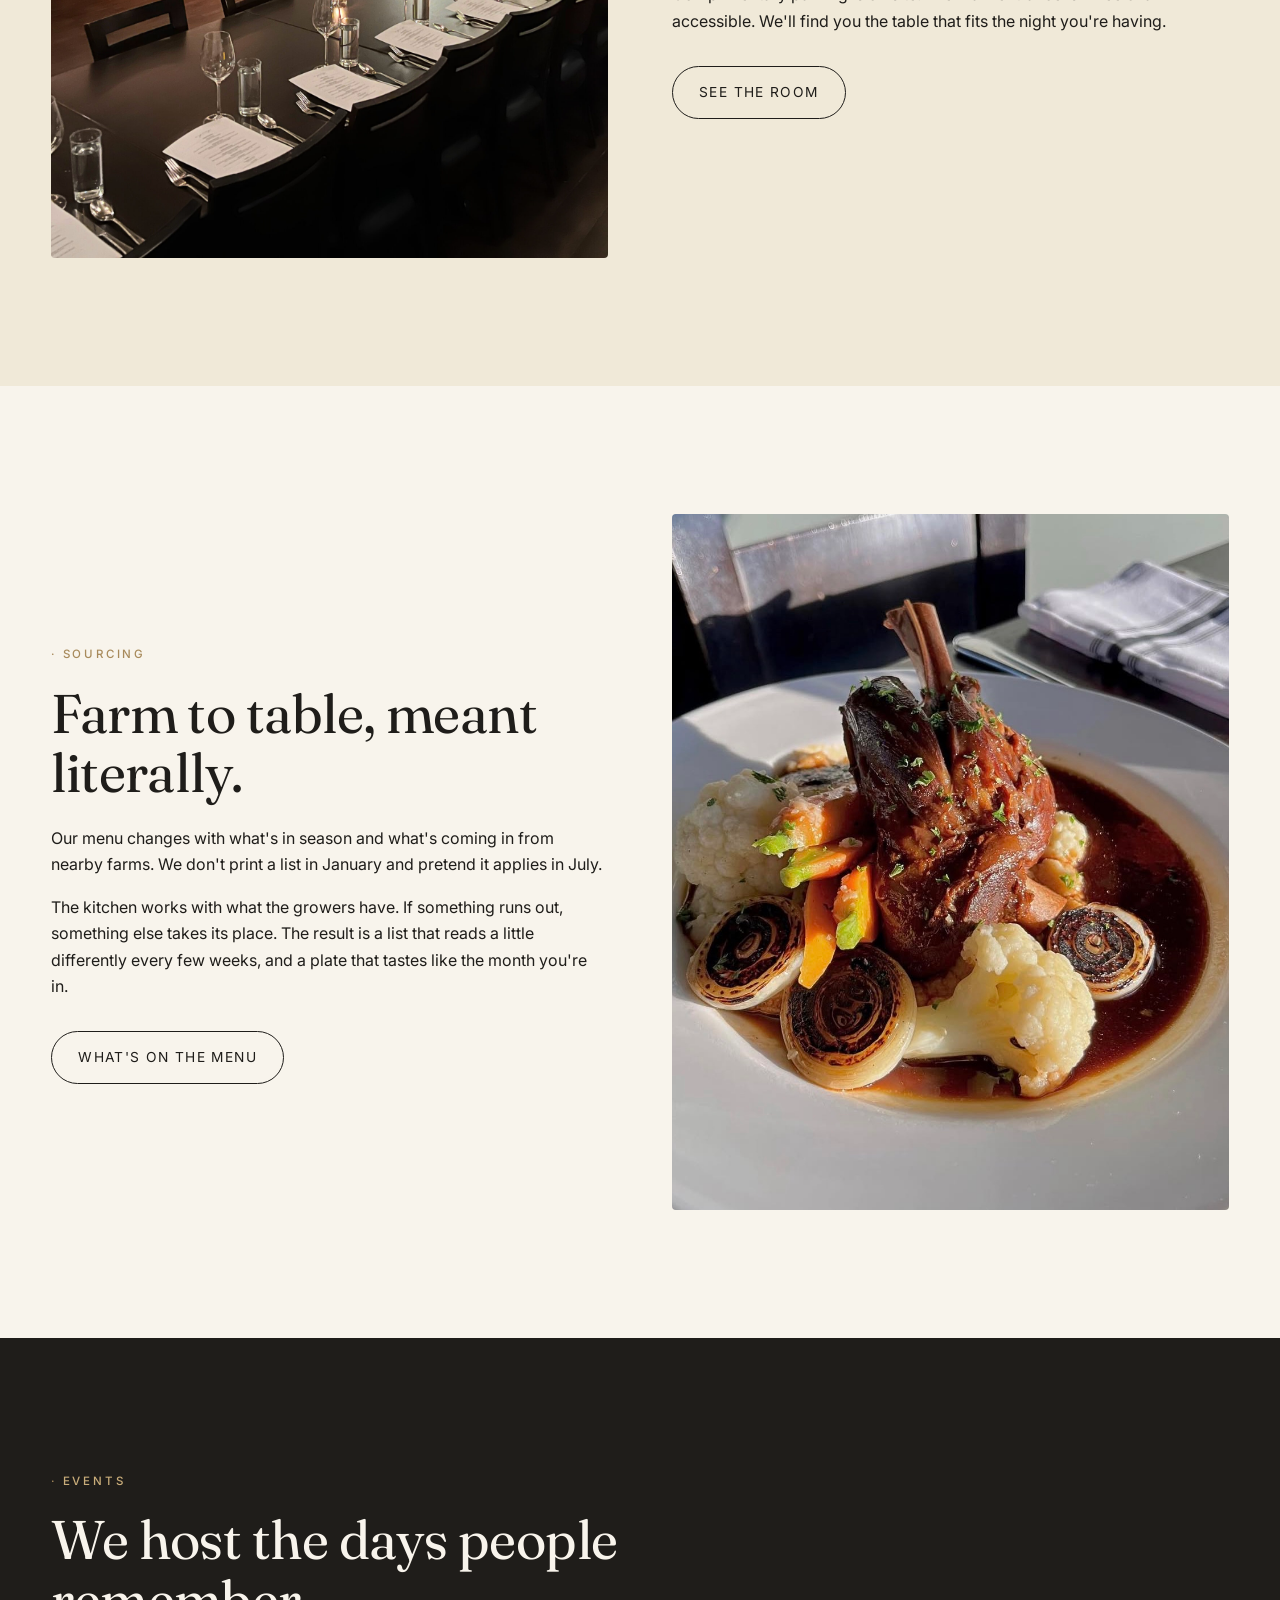
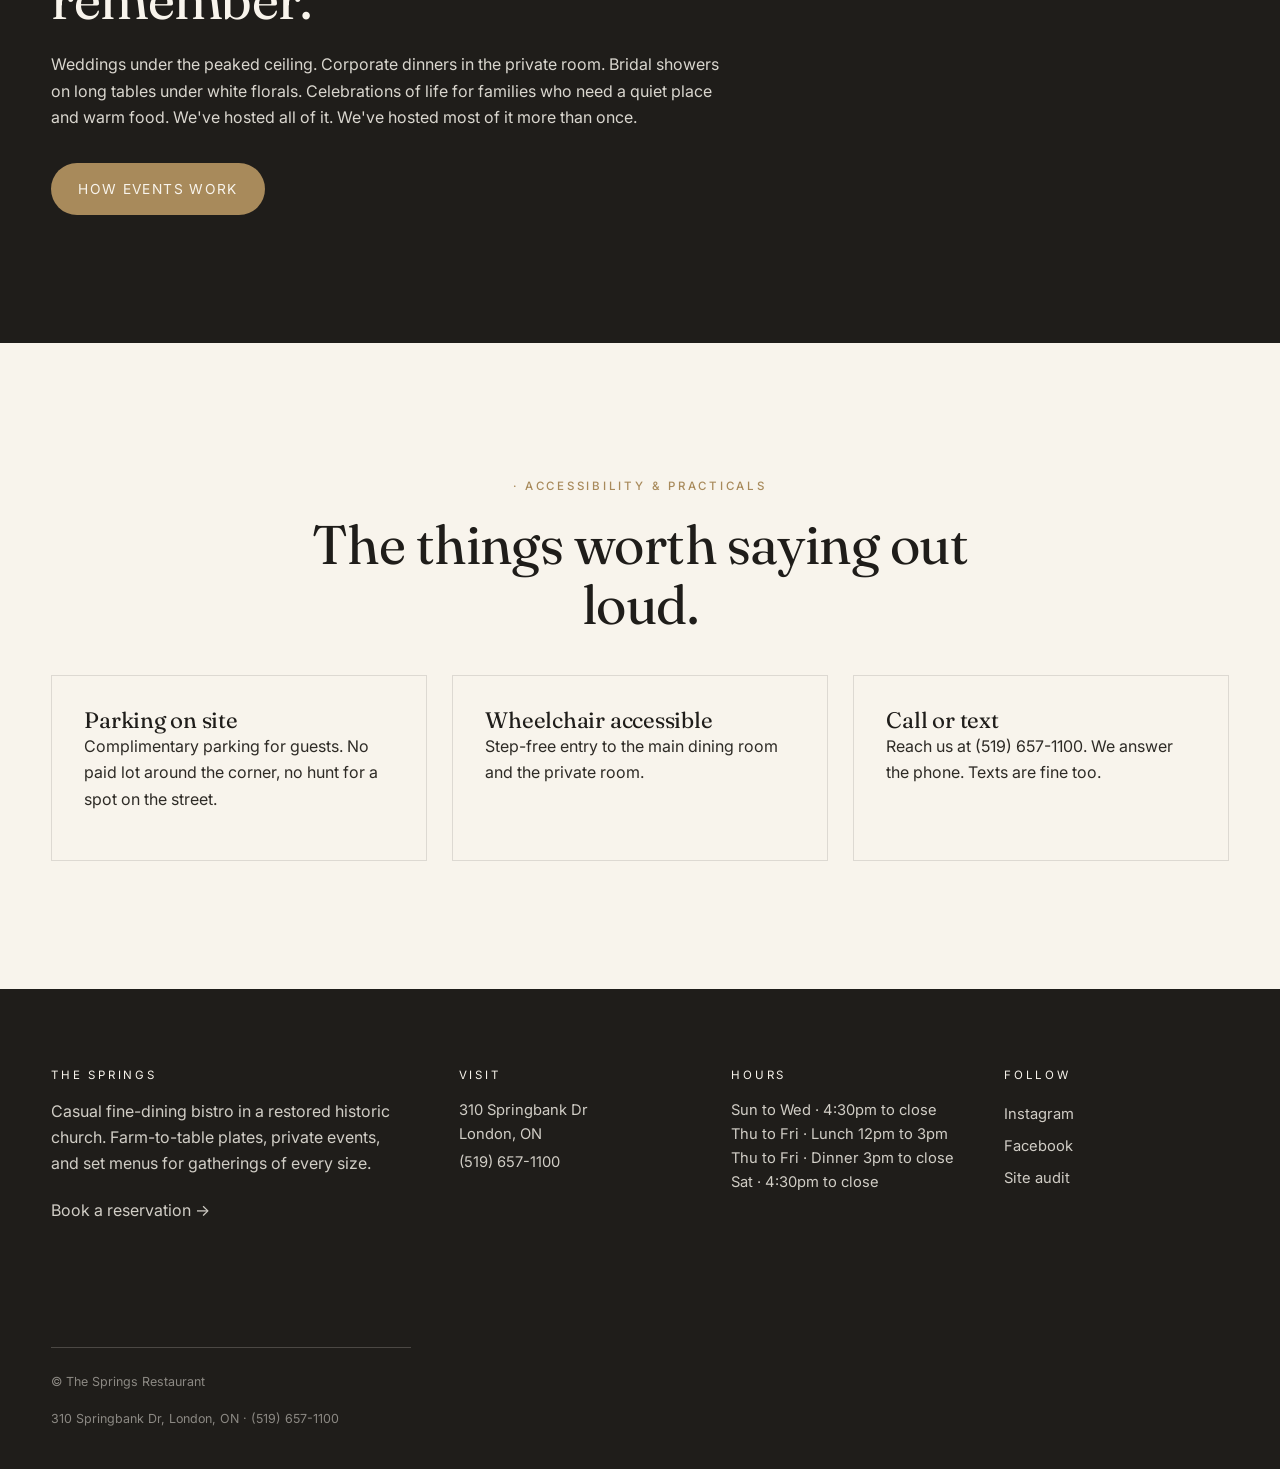
==== commit 51d348e1: "Menu transcribed · audit rewrite · hero + nav polish · mobile pass · menu.html: full a-la-carte, dri" ====
--- a/about.html
+++ b/about.html
@@ -24,6 +24,7 @@
         <li><a href="gallery.html">Gallery</a></li>
         <li><a href="about.html">About</a></li>
         <li><a href="contact.html">Contact</a></li>
+        <li><a href="audit.html">Audit</a></li>
       </ul>
       <a href="https://book.squareup.com/appointments/us98yrta83eva6/location/0G40BYAWMQCB0/services?buttonTextColor=ffffff&amp;color=5ea581&amp;locale=en&amp;referrer=so" class="nav-cta" target="_blank" rel="noopener">Reserve</a>
       <button class="nav-toggle" aria-label="Open menu" aria-expanded="false"><span></span></button>
--- a/css/styles.css
+++ b/css/styles.css
@@ -90,6 +90,12 @@
   -webkit-backdrop-filter: saturate(140%) blur(10px);
   border-bottom: 1px solid var(--rule);
 }
+body.nav-open { overflow: hidden; }
+body.nav-open .site-header {
+  background: var(--ivory);
+  backdrop-filter: none;
+  -webkit-backdrop-filter: none;
+}
 .nav {
   display: flex;
   align-items: center;
@@ -194,7 +200,8 @@
   content: "";
   position: absolute; inset: 0; z-index: -1;
   background:
-    linear-gradient(180deg, rgba(31,29,26,0.35) 0%, rgba(31,29,26,0.1) 40%, rgba(31,29,26,0.8) 100%);
+    linear-gradient(180deg, rgba(31,29,26,0.2) 0%, rgba(31,29,26,0.05) 40%, rgba(31,29,26,0.45) 80%, rgba(31,29,26,0.7) 100%),
+    radial-gradient(ellipse at 20% 85%, rgba(31,29,26,0.35) 0%, rgba(31,29,26,0) 55%);
 }
 .hero-inner {
   padding: clamp(60px, 12vw, 140px) 0 clamp(48px, 8vw, 100px);
@@ -208,18 +215,28 @@
   font-style: italic;
   letter-spacing: -0.02em;
   margin-bottom: 0.6em;
-}
-.hero .eyebrow { color: var(--brass-soft); }
+  text-shadow: 0 2px 24px rgba(0, 0, 0, 0.5), 0 1px 3px rgba(0, 0, 0, 0.35);
+}
+.hero .eyebrow {
+  color: var(--brass-soft);
+  text-shadow: 0 1px 8px rgba(0, 0, 0, 0.5);
+}
 .hero-sub {
   font-size: clamp(1rem, 1.4vw, 1.15rem);
   max-width: 48ch;
-  color: rgba(248, 244, 236, 0.9);
+  color: rgba(248, 244, 236, 0.96);
   margin-bottom: 2.2em;
+  text-shadow: 0 1px 12px rgba(0, 0, 0, 0.55), 0 1px 2px rgba(0, 0, 0, 0.4);
 }
 .hero-ctas { display: flex; flex-wrap: wrap; gap: 14px; }
 
 .hero-short { min-height: 52vh; }
 .hero-mid   { min-height: 68vh; }
+.hero-darker::before {
+  background:
+    linear-gradient(180deg, rgba(31,29,26,0.55) 0%, rgba(31,29,26,0.45) 35%, rgba(31,29,26,0.75) 75%, rgba(31,29,26,0.92) 100%),
+    radial-gradient(ellipse at 20% 85%, rgba(31,29,26,0.5) 0%, rgba(31,29,26,0) 60%) !important;
+}
 
 @keyframes kenburns {
   0%   { transform: scale(1.08); }
@@ -466,6 +483,148 @@
   border-radius: 999px;
 }
 .pill svg { width: 12px; height: 12px; }
+.pill-inline {
+  padding: 1px 6px;
+  font-size: 0.6rem;
+  letter-spacing: 0.08em;
+  margin-left: 4px;
+  vertical-align: middle;
+  color: var(--forest);
+  border-color: var(--forest);
+}
+
+.menu-legend {
+  display: flex;
+  align-items: center;
+  flex-wrap: wrap;
+  gap: 10px 18px;
+  padding: 14px 18px;
+  margin: -24px 0 36px;
+  background: var(--ivory-warm);
+  border-left: 3px solid var(--forest);
+}
+.menu-legend .menu-note {
+  flex: 1 1 240px;
+  font-size: 0.78rem;
+  color: var(--charcoal-soft);
+  margin: 0;
+}
+
+.menu-section-head {
+  margin-bottom: 28px;
+}
+.menu-section-head h2 {
+  font-style: italic;
+  font-weight: 300;
+  color: var(--forest);
+  margin-bottom: 0.2em;
+}
+.menu-section-head p {
+  font-size: 1rem;
+  color: var(--charcoal-soft);
+  max-width: 62ch;
+}
+
+.menu-subhead {
+  font-family: var(--font-serif);
+  font-size: 1rem;
+  letter-spacing: 0.22em;
+  text-transform: uppercase;
+  color: var(--forest);
+  font-weight: 500;
+  margin: 48px 0 20px;
+  padding-bottom: 10px;
+  border-bottom: 1px solid var(--rule);
+}
+.menu-subhead .menu-subnote {
+  display: inline-block;
+  margin-left: 10px;
+  font-family: var(--font-sans);
+  font-size: 0.72rem;
+  letter-spacing: 0.12em;
+  text-transform: none;
+  color: var(--charcoal-soft);
+  font-weight: 400;
+}
+
+.menu-add {
+  font-size: 0.85rem;
+  color: var(--charcoal-soft);
+  margin-top: 4px;
+}
+.menu-add strong {
+  color: var(--forest);
+  letter-spacing: 0.12em;
+  text-transform: uppercase;
+  font-size: 0.72rem;
+  margin-right: 6px;
+}
+
+.menu-columns {
+  display: grid;
+  grid-template-columns: 1fr 1fr;
+  gap: 36px 64px;
+}
+.menu-columns > div > .menu-minihead:first-child { margin-top: 0; }
+
+.menu-minihead {
+  font-family: var(--font-sans);
+  font-size: 0.78rem;
+  letter-spacing: 0.2em;
+  text-transform: uppercase;
+  color: var(--brass);
+  font-weight: 600;
+  margin: 28px 0 10px;
+}
+.menu-minihead .menu-subnote {
+  margin-left: 8px;
+  color: var(--forest);
+  font-weight: 500;
+  letter-spacing: 0.1em;
+}
+
+.menu-list {
+  list-style: none;
+  padding: 0;
+  margin: 0 0 4px;
+}
+.menu-list li {
+  display: flex;
+  justify-content: space-between;
+  gap: 12px;
+  padding: 6px 0;
+  border-bottom: 1px dotted var(--rule);
+  font-size: 0.95rem;
+}
+.menu-list li > span:first-child { color: var(--charcoal); }
+.menu-list li > span:last-child {
+  color: var(--forest);
+  font-family: var(--font-serif);
+  white-space: nowrap;
+}
+.menu-list-plain li {
+  display: block;
+  border: none;
+  padding: 2px 0;
+  color: var(--charcoal-soft);
+}
+.menu-list-plain li em {
+  font-style: normal;
+  color: var(--brass);
+  font-size: 0.72rem;
+  letter-spacing: 0.16em;
+  text-transform: uppercase;
+  display: block;
+  margin: 10px 0 4px;
+}
+
+.menu-cta {
+  margin-top: 56px;
+  padding-top: 36px;
+  border-top: 1px solid var(--rule);
+  text-align: center;
+}
+.menu-cta p { max-width: none; margin: 0; }
 
 /* Events */
 .capacity-grid {
@@ -705,6 +864,26 @@
   line-height: 1.6;
   white-space: pre-wrap;
 }
+.audit-tech {
+  font-size: 0.85rem;
+  color: var(--charcoal-soft);
+  font-style: italic;
+  margin: 14px 0 0;
+  padding: 14px 16px;
+  background: rgba(31, 29, 26, 0.04);
+  border-left: 3px solid var(--rule);
+  line-height: 1.6;
+}
+.audit-tech strong {
+  font-style: normal;
+  font-weight: 600;
+  color: var(--charcoal);
+  letter-spacing: 0.06em;
+  text-transform: uppercase;
+  font-size: 0.72rem;
+  display: block;
+  margin-bottom: 4px;
+}
 
 .works { background: var(--forest); color: var(--ivory); padding: var(--section-pad) 0; }
 .works h2 { color: var(--ivory); }
@@ -743,12 +922,14 @@
   body.nav-open .nav-links {
     display: flex;
     position: fixed;
-    inset: 70px 0 0 0;
+    inset: 0;
     flex-direction: column;
     background: var(--ivory);
-    padding: 40px var(--gutter);
+    padding: 96px var(--gutter) 120px;
     gap: 12px;
-    z-index: 40;
+    z-index: 45;
+    overflow-y: auto;
+    box-shadow: 0 -12px 40px rgba(31, 29, 26, 0.18);
   }
   body.nav-open .nav-links a { padding: 14px 0; font-size: 1.1rem; border-bottom: 1px solid var(--rule); }
   body.nav-open .nav > .nav-cta { display: inline-flex; position: fixed; bottom: 24px; left: 50%; transform: translateX(-50%); }
@@ -758,6 +939,8 @@
   .event-section.flip > .event-media { order: 0; }
   .card-grid, .capacity-grid, .set-menu-grid, .works-grid, .counters { grid-template-columns: 1fr; }
   .menu-items { grid-template-columns: 1fr; }
+  .menu-columns { grid-template-columns: 1fr; gap: 20px; }
+  .menu-legend { flex-direction: column; align-items: flex-start; }
   .form { grid-template-columns: 1fr; }
   .masonry { column-count: 2; }
   .ig-strip { grid-template-columns: repeat(3, 1fr); }
@@ -767,9 +950,32 @@
 
   .hero-inner { padding-top: 40px; }
   .hero h1 { font-size: clamp(2.4rem, 10vw, 3.4rem); }
+
+  .audit-hero { padding: 72px 0 40px; }
+  .audit-item { padding: 22px 18px; }
+  .audit-item h3 { font-size: 1.1rem; }
+  .compare-table { min-width: 640px; }
+  .compare-table th, .compare-table td { padding: 12px 12px; font-size: 0.9rem; }
+
+  .menu-tab { padding: 14px 14px; font-size: 0.76rem; letter-spacing: 0.12em; }
+  .menu-tabs { gap: 4px; }
+  .menu-section-head h2 { font-size: clamp(1.8rem, 7vw, 2.4rem); }
+
+  .set-menu-grid { grid-template-columns: 1fr; }
+
+  h1 { font-size: clamp(2.1rem, 8vw, 3rem); }
+  h2 { font-size: clamp(1.7rem, 6vw, 2.4rem); }
+
+  .site-header .nav { padding: 14px 0; }
+  .nav-brand img { height: 34px; }
 }
 
 @media (max-width: 480px) {
+  .counter .label { font-size: 0.68rem; letter-spacing: 0.14em; }
+  .counter .n { font-size: 2.4rem; }
+  .counter { padding: 18px 16px 20px; }
+  .audit-item header { gap: 10px; }
+  .compare-table { min-width: 520px; }
   .masonry { column-count: 1; }
   .ig-strip { grid-template-columns: repeat(2, 1fr); }
 }
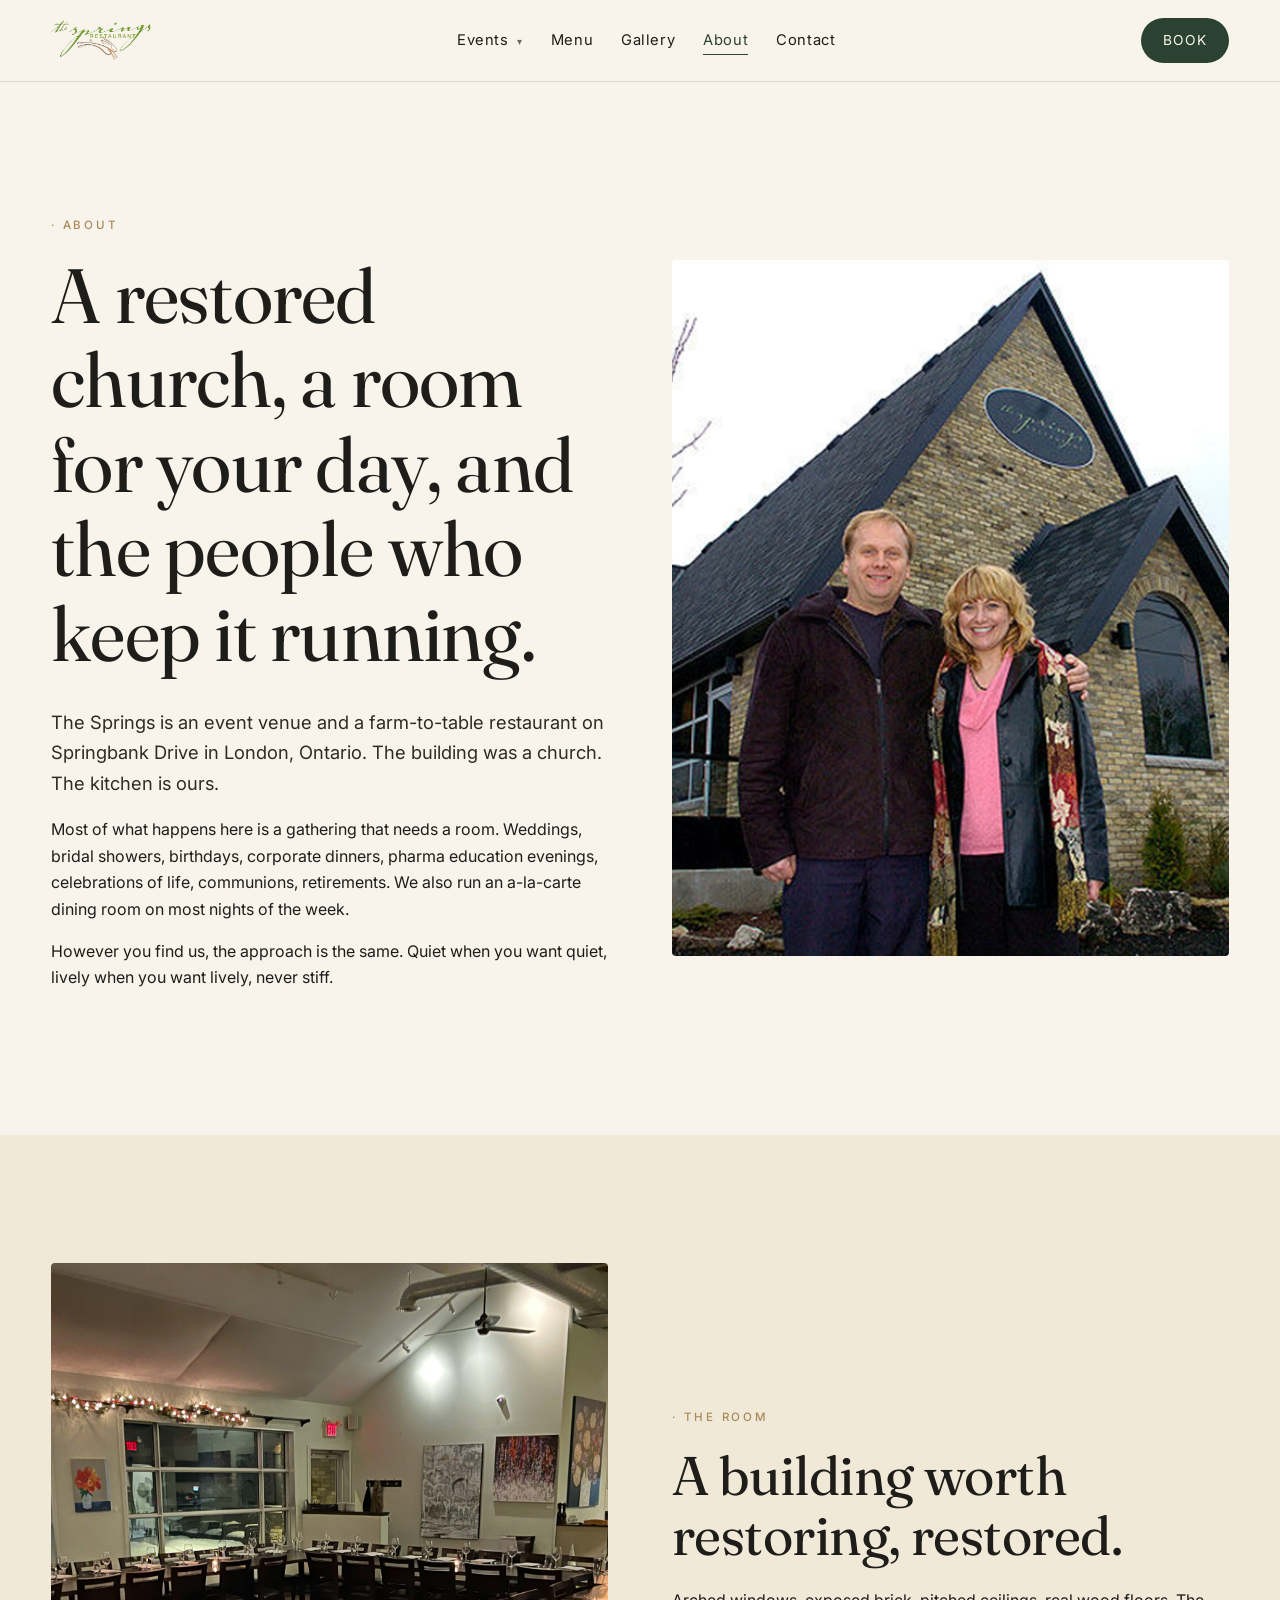
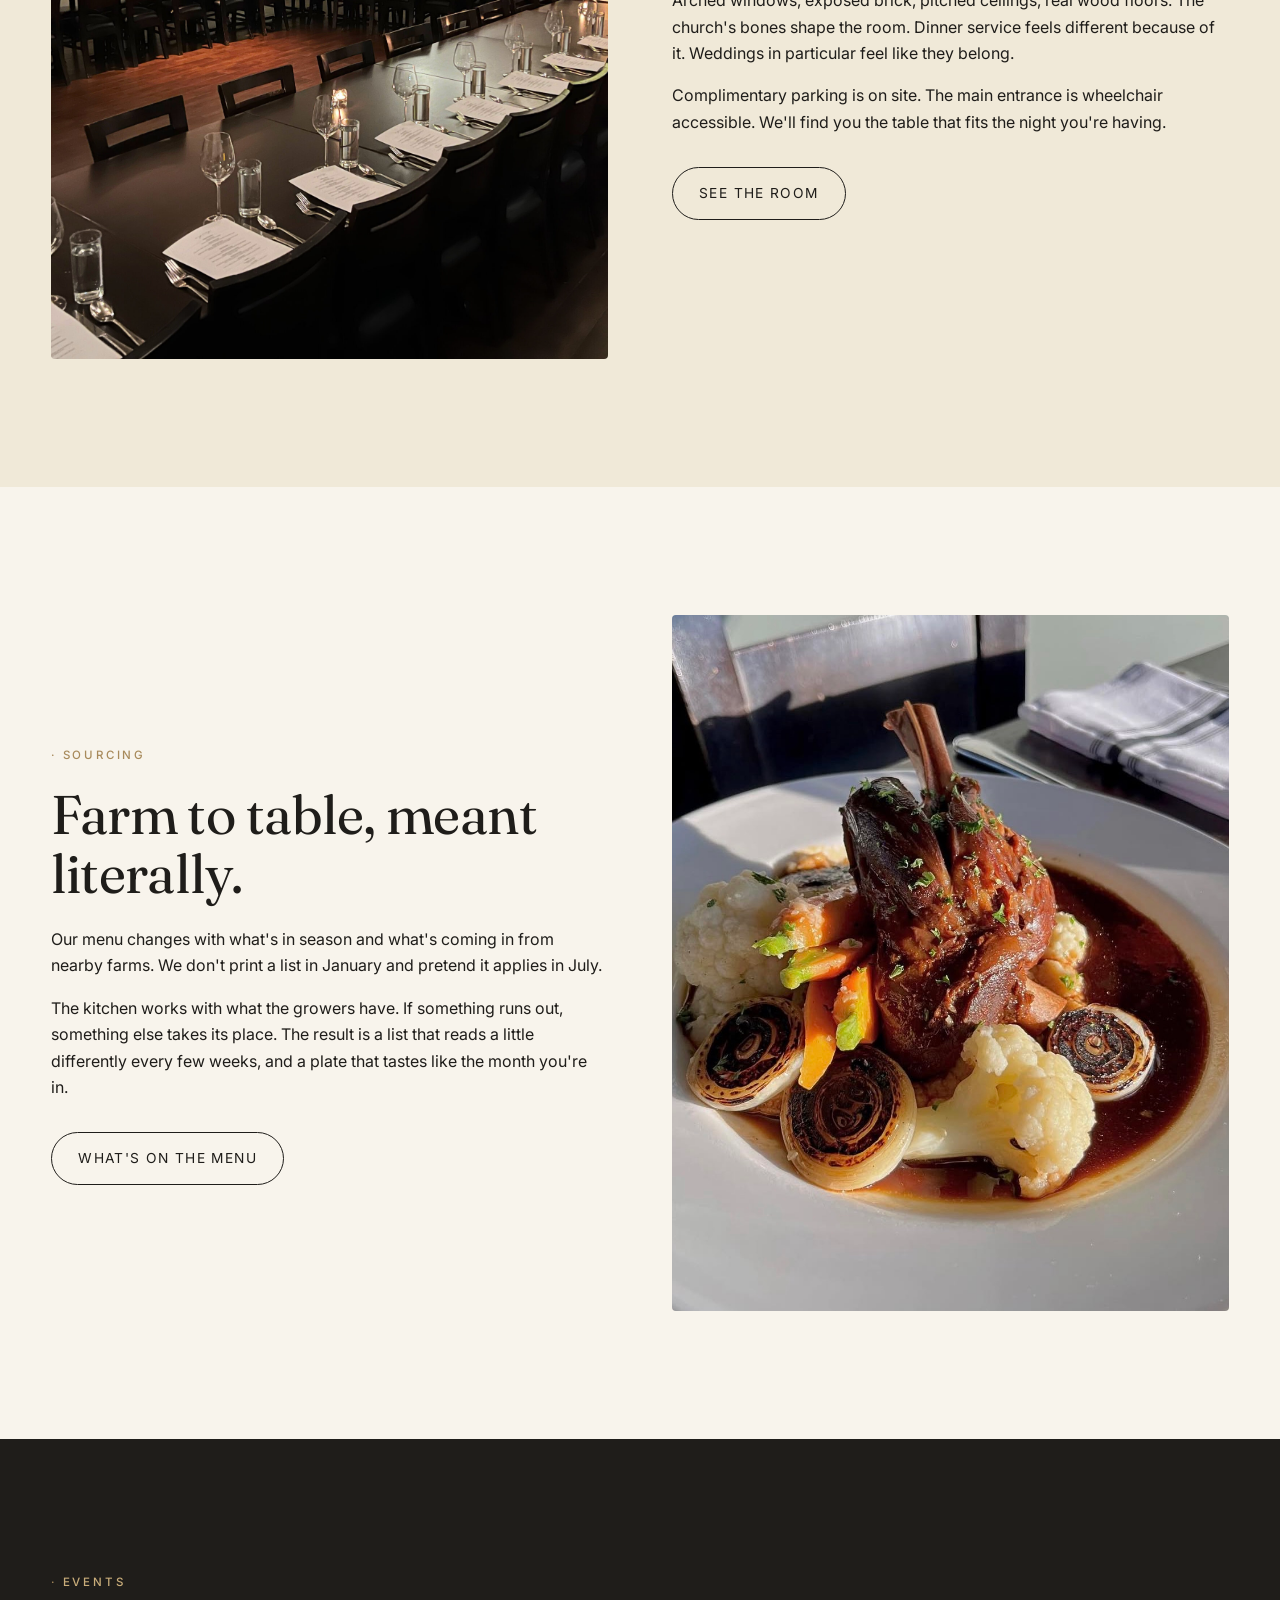
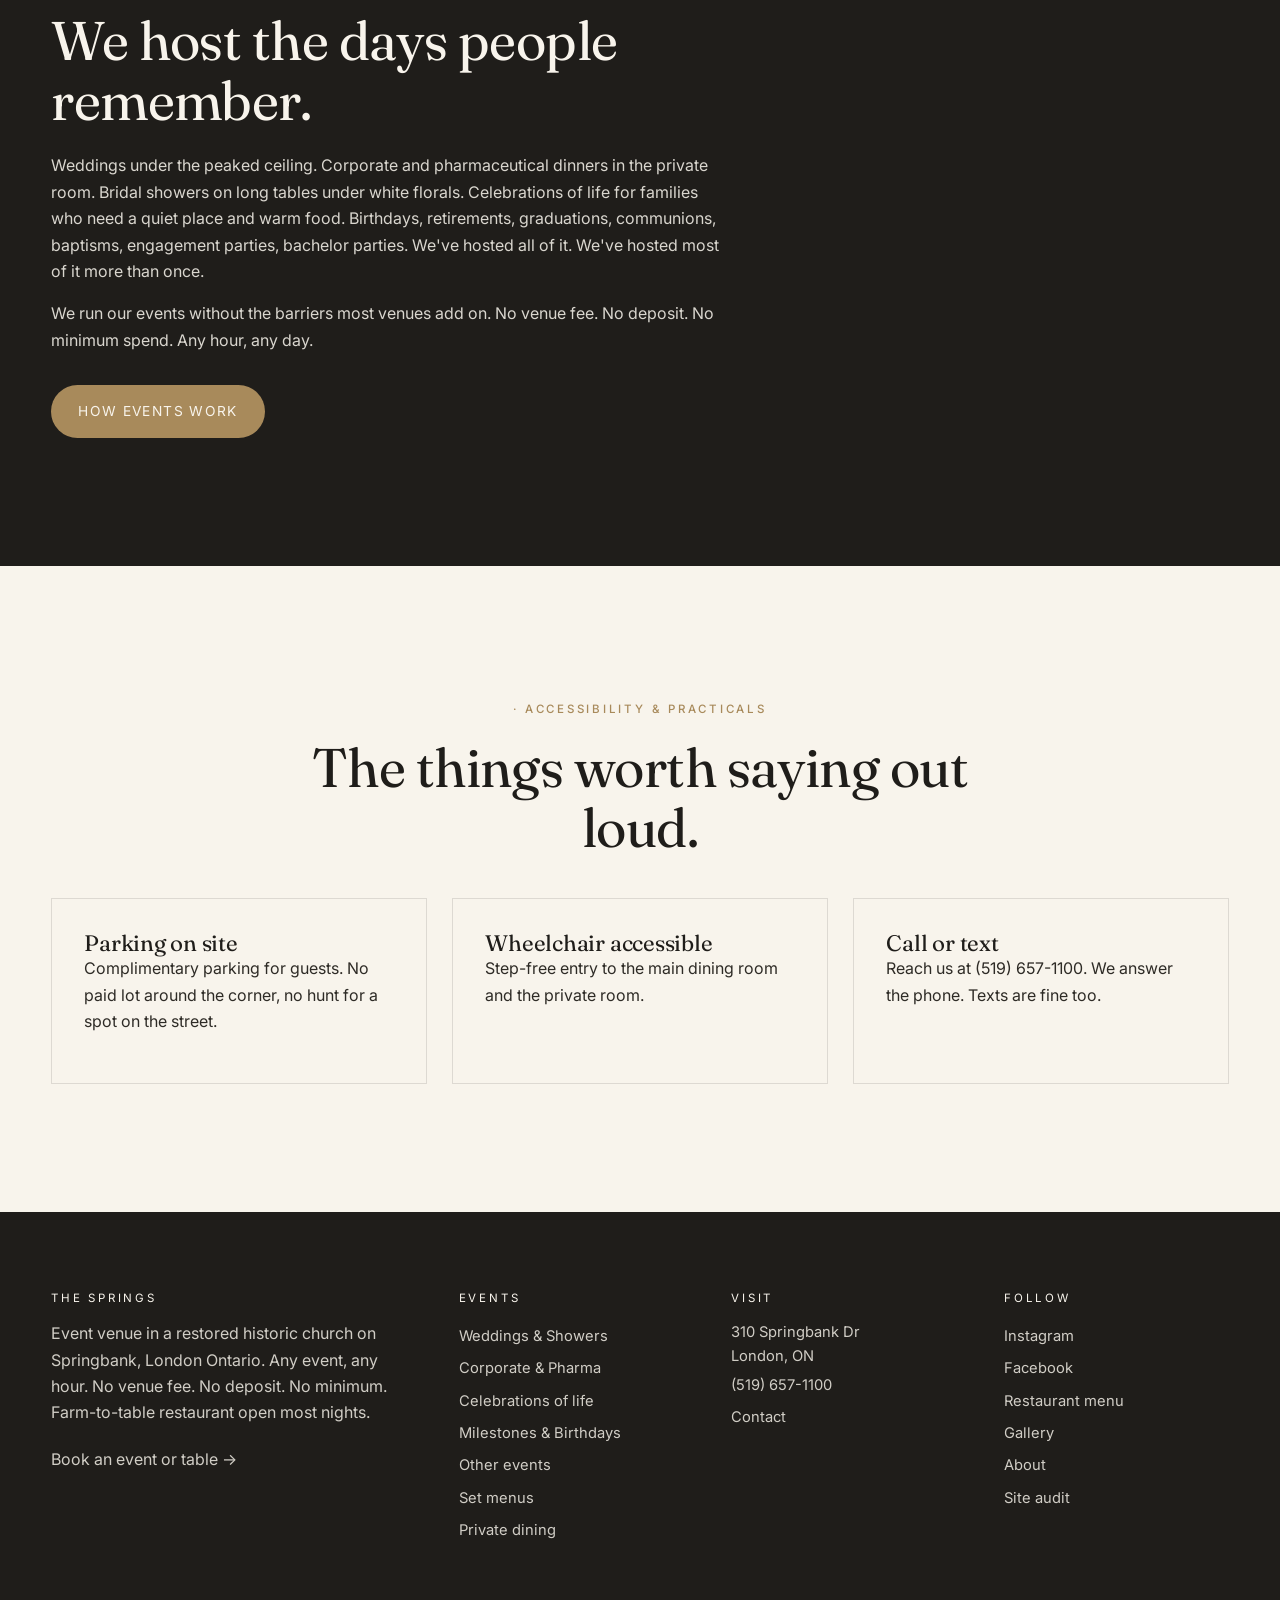
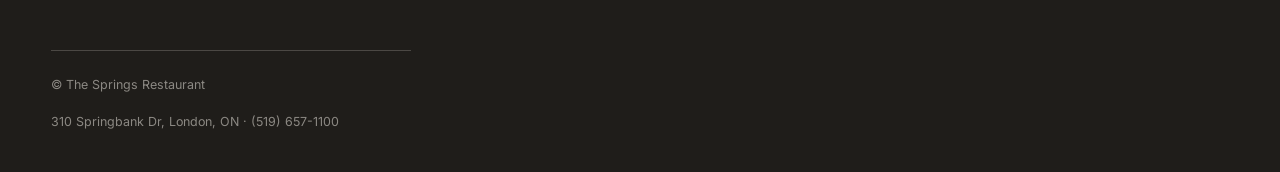
==== commit 1e0e0bf0: "Events-first rebuild · 14 pages · SEO infrastructure · Square-only booking Repositions the site from" ====
--- a/about.html
+++ b/about.html
@@ -3,30 +3,71 @@
 <head>
 <meta charset="utf-8">
 <meta name="viewport" content="width=device-width, initial-scale=1">
-<title>About · The Springs Restaurant</title>
-<meta name="description" content="The story of The Springs: a restored historic church turned casual fine-dining bistro on Springbank Drive, London Ontario. Farm-to-table, family-run, open to everyone.">
+<title>About The Springs · Event Venue &amp; Restaurant · London Ontario</title>
+<meta name="description" content="The story of The Springs: a restored historic church on Springbank in London, Ontario. An event venue that also runs a farm-to-table dining room. Family-run, any-hour bookings, no venue fee.">
+<link rel="canonical" href="https://momentumedia.github.io/the-springs-restaurant/about.html">
+<meta property="og:type" content="website">
+<meta property="og:url" content="https://momentumedia.github.io/the-springs-restaurant/about.html">
+<meta property="og:title" content="About The Springs · London Ontario">
+<meta property="og:description" content="A restored historic church, an event venue, a farm-to-table kitchen, and the people who run it.">
+<meta property="og:image" content="https://momentumedia.github.io/the-springs-restaurant/images/owners/owners.png">
+<meta property="og:image:alt" content="The owners of The Springs outside the restored church.">
+<meta property="og:site_name" content="The Springs Restaurant">
+<meta name="twitter:card" content="summary_large_image">
+<meta name="twitter:title" content="About The Springs · London Ontario">
+<meta name="twitter:description" content="A restored church, an event venue, a farm-to-table kitchen.">
+<meta name="twitter:image" content="https://momentumedia.github.io/the-springs-restaurant/images/owners/owners.png">
+<link rel="icon" type="image/svg+xml" href="favicon.svg">
 <link rel="preconnect" href="https://fonts.googleapis.com">
 <link rel="preconnect" href="https://fonts.gstatic.com" crossorigin>
 <link href="https://fonts.googleapis.com/css2?family=Fraunces:ital,opsz,wght@0,9..144,300;0,9..144,400;0,9..144,500;1,9..144,300;1,9..144,400&family=Inter:wght@300;400;500;600&display=swap" rel="stylesheet">
 <link rel="stylesheet" href="css/styles.css">
+<script type="application/ld+json">
+{
+  "@context": "https://schema.org",
+  "@type": "AboutPage",
+  "name": "About The Springs",
+  "description": "An event venue and farm-to-table restaurant in a restored historic church at 310 Springbank Drive, London, Ontario.",
+  "url": "https://momentumedia.github.io/the-springs-restaurant/about.html",
+  "about": {
+    "@type": "LocalBusiness",
+    "name": "The Springs Restaurant",
+    "address": {"@type": "PostalAddress","streetAddress":"310 Springbank Dr","addressLocality":"London","addressRegion":"ON","addressCountry":"CA"},
+    "telephone": "+1-519-657-1100"
+  }
+}
+</script>
 </head>
 <body>
 
 <header class="site-header">
   <div class="wrap">
     <nav class="nav" aria-label="Primary">
-      <a href="index.html" class="nav-brand" aria-label="The Springs Restaurant"><img src="images/logo/springs-logo.webp" alt="The Springs Restaurant"></a>
+      <a href="index.html" class="nav-brand" aria-label="The Springs · home">
+        <img src="images/logo/springs-logo.webp" alt="The Springs" width="140" height="40">
+      </a>
       <ul class="nav-links">
+        <li class="has-sub">
+          <a href="events.html">Events <span class="chev" aria-hidden="true">▾</span></a>
+          <ul class="submenu" role="menu">
+            <li><a href="events.html">All events</a></li>
+            <li><div class="submenu-divider"></div></li>
+            <li><a href="weddings.html">Weddings · Showers</a></li>
+            <li><a href="corporate-events.html">Corporate · Pharmaceutical</a></li>
+            <li><a href="celebration-of-life.html">Celebrations of life</a></li>
+            <li><a href="milestones.html">Milestones · Birthdays</a></li>
+            <li><a href="other-events.html">Other events</a></li>
+            <li><div class="submenu-divider"></div></li>
+            <li><a href="set-menus.html">Set menus</a></li>
+            <li><a href="private-dining.html">Private dining</a></li>
+          </ul>
+        </li>
         <li><a href="menu.html">Menu</a></li>
-        <li><a href="events.html">Events</a></li>
-        <li><a href="set-menus.html">Set Menus</a></li>
-        <li><a href="private-dining.html">Private Dining</a></li>
         <li><a href="gallery.html">Gallery</a></li>
         <li><a href="about.html">About</a></li>
         <li><a href="contact.html">Contact</a></li>
-        <li><a href="audit.html">Audit</a></li>
-      </ul>
-      <a href="https://book.squareup.com/appointments/us98yrta83eva6/location/0G40BYAWMQCB0/services?buttonTextColor=ffffff&amp;color=5ea581&amp;locale=en&amp;referrer=so" class="nav-cta" target="_blank" rel="noopener">Reserve</a>
+      </ul>
+      <a href="https://book.squareup.com/appointments/us98yrta83eva6/location/0G40BYAWMQCB0/services?buttonTextColor=ffffff&amp;color=5ea581&amp;locale=en&amp;referrer=so" class="nav-cta" target="_blank" rel="noopener">Book</a>
       <button class="nav-toggle" aria-label="Open menu" aria-expanded="false"><span></span></button>
     </nav>
   </div>
@@ -39,9 +80,10 @@
     <div class="split">
       <div class="reveal">
         <span class="eyebrow">About</span>
-        <h1>A restored church, a working kitchen, and people who live here.</h1>
-        <p class="lede">The Springs is a casual fine-dining bistro on Springbank Drive in London, Ontario. The building was a church. The kitchen is ours.</p>
-        <p>We cook with fresh, locally sourced ingredients. We run the dining room the way we'd want to be treated if we walked in. Quiet when you want quiet, lively when you want lively, never stiff.</p>
+        <h1>A restored church, a room for your day, and the people who keep it running.</h1>
+        <p class="lede">The Springs is an event venue and a farm-to-table restaurant on Springbank Drive in London, Ontario. The building was a church. The kitchen is ours.</p>
+        <p>Most of what happens here is a gathering that needs a room. Weddings, bridal showers, birthdays, corporate dinners, pharma education evenings, celebrations of life, communions, retirements. We also run an a-la-carte dining room on most nights of the week.</p>
+        <p>However you find us, the approach is the same. Quiet when you want quiet, lively when you want lively, never stiff.</p>
       </div>
       <div class="split-media reveal" data-delay="1">
         <img src="images/owners/owners.png" alt="The owners of The Springs outside the restored church">
@@ -89,7 +131,8 @@
     <div class="reveal" style="max-width: 720px;">
       <span class="eyebrow" style="color: var(--brass-soft);">Events</span>
       <h2 style="color: var(--ivory);">We host the days people remember.</h2>
-      <p style="color: rgba(248,244,236,0.86);">Weddings under the peaked ceiling. Corporate dinners in the private room. Bridal showers on long tables under white florals. Celebrations of life for families who need a quiet place and warm food. We've hosted all of it. We've hosted most of it more than once.</p>
+      <p style="color: rgba(248,244,236,0.86);">Weddings under the peaked ceiling. Corporate and pharmaceutical dinners in the private room. Bridal showers on long tables under white florals. Celebrations of life for families who need a quiet place and warm food. Birthdays, retirements, graduations, communions, baptisms, engagement parties, bachelor parties. We've hosted all of it. We've hosted most of it more than once.</p>
+      <p style="color: rgba(248,244,236,0.86);">We run our events without the barriers most venues add on. No venue fee. No deposit. No minimum spend. Any hour, any day.</p>
       <a class="btn btn-brass mt-sm" href="events.html">How events work</a>
     </div>
   </div>
@@ -124,13 +167,45 @@
   <div class="wrap">
     <div class="brand-block">
       <h4>The Springs</h4>
-      <p>Casual fine-dining bistro in a restored historic church. Farm-to-table plates, private events, and set menus for gatherings of every size.</p>
-      <p><a href="https://book.squareup.com/appointments/us98yrta83eva6/location/0G40BYAWMQCB0/services?buttonTextColor=ffffff&amp;color=5ea581&amp;locale=en&amp;referrer=so" target="_blank" rel="noopener">Book a reservation →</a></p>
-    </div>
-    <div><h4>Visit</h4><ul><li>310 Springbank Dr</li><li>London, ON</li><li><a href="tel:15196571100">(519) 657-1100</a></li></ul></div>
-    <div><h4>Hours</h4><ul><li>Sun to Wed · 4:30pm to close</li><li>Thu to Fri · Lunch 12pm to 3pm</li><li>Thu to Fri · Dinner 3pm to close</li><li>Sat · 4:30pm to close</li></ul></div>
-    <div><h4>Follow</h4><ul><li><a href="https://instagram.com/thespringsrestaurant" target="_blank" rel="noopener">Instagram</a></li><li><a href="https://www.facebook.com/profile.php?id=100086305566439" target="_blank" rel="noopener">Facebook</a></li><li><a href="audit.html">Site audit</a></li></ul></div>
-    <div class="footer-bottom"><span>© The Springs Restaurant</span><span>310 Springbank Dr, London, ON · (519) 657-1100</span></div>
+      <p>Event venue in a restored historic church on Springbank, London Ontario. Any event, any hour. No venue fee. No deposit. No minimum. Farm-to-table restaurant open most nights.</p>
+      <p><a href="https://book.squareup.com/appointments/us98yrta83eva6/location/0G40BYAWMQCB0/services?buttonTextColor=ffffff&amp;color=5ea581&amp;locale=en&amp;referrer=so" target="_blank" rel="noopener">Book an event or table →</a></p>
+    </div>
+    <div>
+      <h4>Events</h4>
+      <ul>
+        <li><a href="weddings.html">Weddings &amp; Showers</a></li>
+        <li><a href="corporate-events.html">Corporate &amp; Pharma</a></li>
+        <li><a href="celebration-of-life.html">Celebrations of life</a></li>
+        <li><a href="milestones.html">Milestones &amp; Birthdays</a></li>
+        <li><a href="other-events.html">Other events</a></li>
+        <li><a href="set-menus.html">Set menus</a></li>
+        <li><a href="private-dining.html">Private dining</a></li>
+      </ul>
+    </div>
+    <div>
+      <h4>Visit</h4>
+      <ul>
+        <li>310 Springbank Dr</li>
+        <li>London, ON</li>
+        <li><a href="tel:15196571100">(519) 657-1100</a></li>
+        <li><a href="contact.html">Contact</a></li>
+      </ul>
+    </div>
+    <div>
+      <h4>Follow</h4>
+      <ul>
+        <li><a href="https://instagram.com/thespringsrestaurant" target="_blank" rel="noopener">Instagram</a></li>
+        <li><a href="https://www.facebook.com/profile.php?id=100086305566439" target="_blank" rel="noopener">Facebook</a></li>
+        <li><a href="menu.html">Restaurant menu</a></li>
+        <li><a href="gallery.html">Gallery</a></li>
+        <li><a href="about.html">About</a></li>
+        <li><a href="audit.html">Site audit</a></li>
+      </ul>
+    </div>
+    <div class="footer-bottom">
+      <span>© The Springs Restaurant</span>
+      <span>310 Springbank Dr, London, ON · (519) 657-1100</span>
+    </div>
   </div>
 </footer>
 
--- a/css/styles.css
+++ b/css/styles.css
@@ -215,27 +215,32 @@
   font-style: italic;
   letter-spacing: -0.02em;
   margin-bottom: 0.6em;
-  text-shadow: 0 2px 24px rgba(0, 0, 0, 0.5), 0 1px 3px rgba(0, 0, 0, 0.35);
+  text-shadow: 0 2px 28px rgba(0, 0, 0, 0.7), 0 1px 3px rgba(0, 0, 0, 0.5);
 }
 .hero .eyebrow {
   color: var(--brass-soft);
-  text-shadow: 0 1px 8px rgba(0, 0, 0, 0.5);
+  text-shadow: 0 1px 10px rgba(0, 0, 0, 0.7);
 }
 .hero-sub {
   font-size: clamp(1rem, 1.4vw, 1.15rem);
   max-width: 48ch;
-  color: rgba(248, 244, 236, 0.96);
+  color: rgba(248, 244, 236, 0.98);
   margin-bottom: 2.2em;
-  text-shadow: 0 1px 12px rgba(0, 0, 0, 0.55), 0 1px 2px rgba(0, 0, 0, 0.4);
+  text-shadow: 0 1px 14px rgba(0, 0, 0, 0.7), 0 1px 3px rgba(0, 0, 0, 0.5);
 }
 .hero-ctas { display: flex; flex-wrap: wrap; gap: 14px; }
 
 .hero-short { min-height: 52vh; }
 .hero-mid   { min-height: 68vh; }
+.hero-mid::before {
+  background:
+    linear-gradient(180deg, rgba(31,29,26,0.45) 0%, rgba(31,29,26,0.3) 45%, rgba(31,29,26,0.65) 85%, rgba(31,29,26,0.85) 100%),
+    radial-gradient(ellipse at 20% 70%, rgba(31,29,26,0.45) 0%, rgba(31,29,26,0) 60%);
+}
 .hero-darker::before {
   background:
-    linear-gradient(180deg, rgba(31,29,26,0.55) 0%, rgba(31,29,26,0.45) 35%, rgba(31,29,26,0.75) 75%, rgba(31,29,26,0.92) 100%),
-    radial-gradient(ellipse at 20% 85%, rgba(31,29,26,0.5) 0%, rgba(31,29,26,0) 60%) !important;
+    linear-gradient(180deg, rgba(31,29,26,0.65) 0%, rgba(31,29,26,0.55) 35%, rgba(31,29,26,0.8) 75%, rgba(31,29,26,0.94) 100%),
+    radial-gradient(ellipse at 20% 70%, rgba(31,29,26,0.55) 0%, rgba(31,29,26,0) 60%) !important;
 }
 
 @keyframes kenburns {
@@ -905,7 +910,349 @@
 .mt-md { margin-top: 32px; }
 .mt-lg { margin-top: 64px; }
 
+/* USP band · "any hour · no fee · no deposit · no minimum" */
+.usp-band {
+  background: var(--forest);
+  color: var(--ivory);
+  padding: clamp(56px, 8vw, 96px) 0;
+  border-top: 1px solid rgba(248,244,236,0.08);
+  border-bottom: 1px solid rgba(248,244,236,0.08);
+}
+.usp-band-light {
+  background: var(--ivory-warm);
+  color: var(--charcoal);
+  border-top-color: var(--rule);
+  border-bottom-color: var(--rule);
+}
+.usp-band .usp-heading {
+  max-width: 680px;
+  margin: 0 auto clamp(32px, 4vw, 56px);
+  text-align: center;
+}
+.usp-band .usp-heading .eyebrow { color: var(--brass-soft); }
+.usp-band-light .usp-heading .eyebrow { color: var(--brass); }
+.usp-band .usp-heading h2 { color: var(--ivory); font-size: clamp(1.8rem, 3.4vw, 2.6rem); }
+.usp-band-light .usp-heading h2 { color: var(--charcoal); }
+.usp-band .usp-heading p { color: rgba(248,244,236,0.82); margin-left: auto; margin-right: auto; }
+.usp-band-light .usp-heading p { color: var(--charcoal-soft); }
+.usp-grid {
+  list-style: none;
+  padding: 0;
+  margin: 0;
+  display: grid;
+  grid-template-columns: repeat(5, minmax(0, 1fr));
+  gap: clamp(18px, 2vw, 28px);
+}
+.usp-grid li { padding: 0; }
+.usp-grid .usp-icon {
+  display: inline-flex;
+  align-items: center;
+  justify-content: center;
+  width: 48px;
+  height: 48px;
+  border-radius: 999px;
+  background: rgba(248,244,236,0.08);
+  border: 1px solid rgba(248,244,236,0.22);
+  color: var(--brass-soft);
+  margin-bottom: 18px;
+}
+.usp-band-light .usp-grid .usp-icon {
+  background: var(--ivory);
+  border-color: var(--rule);
+  color: var(--forest);
+}
+.usp-grid .usp-icon svg { width: 22px; height: 22px; }
+.usp-grid h3 {
+  color: var(--ivory);
+  font-family: var(--font-serif);
+  font-size: clamp(1.25rem, 1.6vw, 1.55rem);
+  margin: 0 0 8px;
+  font-weight: 400;
+  font-style: italic;
+  letter-spacing: -0.01em;
+}
+.usp-band-light .usp-grid h3 { color: var(--charcoal); }
+.usp-grid p {
+  font-size: 0.95rem;
+  color: rgba(248,244,236,0.82);
+  margin: 0;
+  max-width: 32ch;
+  line-height: 1.55;
+}
+.usp-band-light .usp-grid p { color: var(--charcoal-soft); }
+
+/* Nav dropdown (Events subnav) */
+.nav-links li.has-sub { position: relative; }
+.nav-links li.has-sub > a .chev {
+  display: inline-block;
+  margin-left: 4px;
+  font-size: 0.7em;
+  opacity: 0.65;
+  transition: transform 0.25s var(--ease);
+}
+.nav-links li.has-sub:hover > a .chev,
+.nav-links li.has-sub:focus-within > a .chev { transform: rotate(180deg); }
+.nav-links .submenu {
+  position: absolute;
+  top: 100%;
+  left: -14px;
+  background: var(--ivory);
+  border: 1px solid var(--rule);
+  padding: 10px 0;
+  min-width: 240px;
+  opacity: 0;
+  visibility: hidden;
+  transform: translateY(6px);
+  transition: opacity 0.25s var(--ease), transform 0.25s var(--ease), visibility 0s linear 0.25s;
+  list-style: none;
+  margin: 0;
+  z-index: 55;
+  box-shadow: 0 18px 48px rgba(31,29,26,0.14);
+  border-radius: 2px;
+}
+.nav-links li.has-sub:hover > .submenu,
+.nav-links li.has-sub:focus-within > .submenu,
+.nav-links li.has-sub > .submenu.touch-open {
+  opacity: 1;
+  visibility: visible;
+  transform: translateY(0);
+  transition: opacity 0.25s var(--ease), transform 0.25s var(--ease);
+}
+.nav-links li.has-sub > .submenu.touch-open ~ a .chev,
+.nav-links li.has-sub:hover > a .chev,
+.nav-links li.has-sub:focus-within > a .chev { transform: rotate(180deg); }
+.submenu li { margin: 0; }
+.submenu a {
+  display: block;
+  padding: 10px 20px;
+  font-size: 0.9rem;
+  letter-spacing: 0.02em;
+  white-space: nowrap;
+  color: var(--charcoal);
+}
+.submenu a::after { display: none !important; }
+.submenu a:hover, .submenu a[aria-current="page"] { background: var(--ivory-warm); color: var(--forest); }
+.submenu-divider { height: 1px; background: var(--rule); margin: 6px 0; }
+
+/* Event type cards (homepage + hubs) */
+.event-types {
+  display: grid;
+  grid-template-columns: repeat(5, minmax(0, 1fr));
+  gap: clamp(14px, 1.6vw, 22px);
+}
+.event-type-card {
+  background: var(--ivory);
+  border: 1px solid var(--rule);
+  overflow: hidden;
+  transition: transform 0.35s var(--ease), box-shadow 0.35s var(--ease);
+  display: flex;
+  flex-direction: column;
+  color: var(--charcoal);
+}
+.event-type-card:hover { transform: translateY(-4px); box-shadow: 0 14px 40px rgba(31,29,26,0.12); }
+.event-type-card .etc-media { aspect-ratio: 4 / 5; background-size: cover; background-position: center; }
+.event-type-card .etc-body { padding: 22px 22px 24px; display: flex; flex-direction: column; gap: 8px; flex: 1; }
+.event-type-card .etc-eyebrow {
+  font-size: 0.68rem;
+  letter-spacing: 0.24em;
+  text-transform: uppercase;
+  color: var(--brass);
+  font-weight: 500;
+}
+.event-type-card h3 { font-size: 1.3rem; margin: 0; font-family: var(--font-serif); }
+.event-type-card p { font-size: 0.92rem; color: var(--charcoal-soft); flex: 1; margin: 2px 0 6px; }
+.event-type-card .etc-list {
+  font-size: 0.78rem;
+  color: var(--charcoal-soft);
+  margin: 0 0 6px;
+  list-style: none;
+  padding: 0;
+}
+.event-type-card .etc-list li { display: inline; }
+.event-type-card .etc-list li:not(:last-child)::after { content: " · "; color: var(--brass); }
+.event-type-card .etc-link {
+  margin-top: auto;
+  font-size: 0.76rem;
+  letter-spacing: 0.16em;
+  text-transform: uppercase;
+  color: var(--forest);
+}
+.event-type-card .etc-link::after { content: " →"; transition: transform 0.3s var(--ease); display: inline-block; }
+.event-type-card:hover .etc-link::after { transform: translateX(4px); }
+
+/* Event cluster rows (events hub) */
+.cluster-head {
+  margin: clamp(48px, 6vw, 80px) 0 clamp(20px, 2vw, 28px);
+  padding-bottom: 14px;
+  border-bottom: 1px solid var(--rule);
+}
+.cluster-head:first-of-type { margin-top: 0; }
+.cluster-head h2 {
+  font-family: var(--font-serif);
+  font-size: clamp(1.6rem, 3vw, 2.2rem);
+  margin: 0;
+  color: var(--forest);
+  font-style: italic;
+  font-weight: 300;
+}
+.cluster-head p {
+  font-size: 0.95rem;
+  color: var(--charcoal-soft);
+  margin: 6px 0 0;
+  max-width: 60ch;
+}
+
+/* Spec grid (quick facts · capacity, hours, pricing, accessibility) */
+.spec-grid {
+  display: grid;
+  grid-template-columns: repeat(auto-fit, minmax(180px, 1fr));
+  gap: 14px;
+  margin: 24px 0;
+  list-style: none;
+  padding: 0;
+}
+.spec-grid li {
+  border: 1px solid var(--rule);
+  padding: 18px 20px;
+  background: var(--ivory);
+}
+.spec-grid .label {
+  display: block;
+  font-size: 0.68rem;
+  letter-spacing: 0.24em;
+  text-transform: uppercase;
+  color: var(--brass);
+  margin-bottom: 6px;
+  font-weight: 500;
+}
+.spec-grid .value {
+  font-family: var(--font-serif);
+  font-size: 1.3rem;
+  color: var(--forest);
+  line-height: 1.2;
+}
+.spec-grid .value-sub {
+  display: block;
+  font-family: var(--font-sans);
+  font-size: 0.82rem;
+  color: var(--charcoal-soft);
+  margin-top: 4px;
+}
+
+/* FAQ */
+.faq-list {
+  list-style: none;
+  padding: 0;
+  margin: 0;
+  display: grid;
+  gap: 14px;
+  max-width: 820px;
+}
+.faq-item {
+  border: 1px solid var(--rule);
+  background: var(--ivory);
+  padding: 24px 28px;
+}
+.faq-item h3 {
+  font-family: var(--font-serif);
+  font-size: 1.15rem;
+  margin: 0 0 6px;
+  color: var(--forest);
+  font-weight: 500;
+  letter-spacing: -0.005em;
+}
+.faq-item p { margin: 0; color: var(--charcoal-soft); font-size: 0.96rem; }
+
+/* Dual CTA · Square book + inquiry form */
+.dual-cta { display: flex; flex-wrap: wrap; gap: 14px; align-items: center; }
+.dual-cta .cta-note {
+  font-size: 0.82rem;
+  color: var(--charcoal-soft);
+  letter-spacing: 0.02em;
+  max-width: 38ch;
+}
+.hero .dual-cta .cta-note { color: rgba(248,244,236,0.86); text-shadow: 0 1px 8px rgba(0,0,0,0.5); }
+
+/* Landing-page hero accent (small pill above h1) */
+.hero-pills {
+  display: inline-flex;
+  flex-wrap: wrap;
+  gap: 8px;
+  margin: 18px 0 0;
+}
+.hero-pill {
+  display: inline-flex;
+  align-items: center;
+  gap: 6px;
+  padding: 6px 14px;
+  border: 1px solid rgba(248,244,236,0.42);
+  color: var(--ivory);
+  font-size: 0.72rem;
+  letter-spacing: 0.14em;
+  text-transform: uppercase;
+  border-radius: 999px;
+  background: rgba(31,29,26,0.28);
+  backdrop-filter: saturate(120%) blur(4px);
+  -webkit-backdrop-filter: saturate(120%) blur(4px);
+}
+.hero-pill::before { content: "✓"; color: var(--brass-soft); font-size: 0.82em; }
+
+/* Small gallery preview (4-up) */
+.gallery-preview {
+  display: grid;
+  grid-template-columns: repeat(4, 1fr);
+  gap: 6px;
+  margin: 20px 0;
+}
+.gallery-preview a {
+  aspect-ratio: 1 / 1;
+  background-size: cover;
+  background-position: center;
+  overflow: hidden;
+  position: relative;
+}
+.gallery-preview a::after {
+  content: "";
+  position: absolute; inset: 0;
+  background: rgba(31,29,26,0);
+  transition: background 0.3s var(--ease);
+}
+.gallery-preview a:hover::after { background: rgba(31,29,26,0.22); }
+
+/* Sibling-page nav (bottom of landing pages) */
+.sibling-nav {
+  display: grid;
+  grid-template-columns: repeat(3, 1fr);
+  gap: 16px;
+  margin-top: 40px;
+}
+.sibling-nav a {
+  display: block;
+  padding: 24px 26px;
+  border: 1px solid var(--rule);
+  background: var(--ivory);
+  color: var(--charcoal);
+  transition: border-color 0.3s var(--ease), background 0.3s var(--ease);
+}
+.sibling-nav a:hover { border-color: var(--forest); background: var(--ivory-warm); }
+.sibling-nav .label {
+  font-size: 0.68rem;
+  letter-spacing: 0.24em;
+  text-transform: uppercase;
+  color: var(--brass);
+  margin-bottom: 6px;
+  display: block;
+}
+.sibling-nav h4 { font-family: var(--font-serif); font-size: 1.2rem; margin: 0; }
+.sibling-nav p { font-size: 0.88rem; color: var(--charcoal-soft); margin: 4px 0 0; }
+
+/* Mobile tweaks for new components below */
+
 /* Breakpoints */
+@media (max-width: 1180px) {
+  .usp-grid { grid-template-columns: repeat(3, minmax(0, 1fr)); }
+}
+
 @media (max-width: 1024px) {
   .card-grid, .capacity-grid, .set-menu-grid, .works-grid { grid-template-columns: repeat(2, 1fr); }
   .masonry { column-count: 2; }
@@ -913,6 +1260,16 @@
   .platter-strip { grid-template-columns: repeat(3, 1fr); }
   .site-footer .wrap { grid-template-columns: 1fr 1fr; }
   .band .wrap { grid-template-columns: 1fr 1fr; gap: 32px; }
+  .usp-grid { grid-template-columns: repeat(3, minmax(0, 1fr)); }
+  .event-types { grid-template-columns: repeat(3, minmax(0, 1fr)); }
+  .gallery-preview { grid-template-columns: repeat(4, 1fr); }
+  .sibling-nav { grid-template-columns: 1fr; }
+  .nav-links { gap: 20px; font-size: 0.86rem; }
+  .nav { gap: 16px; }
+}
+
+@media (max-width: 900px) {
+  .usp-grid { grid-template-columns: repeat(2, minmax(0, 1fr)); }
 }
 
 @media (max-width: 768px) {
@@ -932,7 +1289,57 @@
     box-shadow: 0 -12px 40px rgba(31, 29, 26, 0.18);
   }
   body.nav-open .nav-links a { padding: 14px 0; font-size: 1.1rem; border-bottom: 1px solid var(--rule); }
-  body.nav-open .nav > .nav-cta { display: inline-flex; position: fixed; bottom: 24px; left: 50%; transform: translateX(-50%); }
+  body.nav-open .nav > .nav-cta {
+    display: inline-flex;
+    position: fixed;
+    bottom: 24px;
+    left: 50%;
+    transform: translateX(-50%);
+    z-index: 60;
+  }
+
+  /* Keep logo (home link) and close button clickable above the overlay */
+  body.nav-open .nav-brand,
+  body.nav-open .nav-toggle {
+    position: relative;
+    z-index: 60;
+  }
+  body.nav-open .nav-toggle::after {
+    content: "Close";
+    position: absolute;
+    right: 100%;
+    margin-right: 10px;
+    font-size: 0.72rem;
+    letter-spacing: 0.18em;
+    text-transform: uppercase;
+    color: var(--charcoal);
+    white-space: nowrap;
+    top: 50%;
+    transform: translateY(-50%);
+  }
+
+  body.nav-open .nav-links .submenu {
+    position: static;
+    opacity: 1;
+    visibility: visible;
+    transform: none;
+    border: 0;
+    padding: 0 0 12px 18px;
+    box-shadow: none;
+    background: transparent;
+    min-width: 0;
+    margin-top: -6px;
+    display: flex;
+    flex-direction: column;
+    gap: 0;
+  }
+  body.nav-open .submenu a {
+    padding: 10px 0;
+    font-size: 0.98rem;
+    border-bottom: 1px dotted var(--rule);
+  }
+  body.nav-open .nav-links li.has-sub > a .chev { opacity: 0.4; }
+  body.nav-open .submenu-divider { display: none; }
 
   .split, .contact-grid { grid-template-columns: 1fr; }
   .event-section { grid-template-columns: 1fr; }
@@ -962,6 +1369,11 @@
   .menu-section-head h2 { font-size: clamp(1.8rem, 7vw, 2.4rem); }
 
   .set-menu-grid { grid-template-columns: 1fr; }
+  .usp-grid { grid-template-columns: 1fr; gap: 28px; }
+  .event-types { grid-template-columns: 1fr; gap: 20px; }
+  .gallery-preview { grid-template-columns: repeat(2, 1fr); }
+  .sibling-nav { grid-template-columns: 1fr; }
+  .cluster-head h2 { font-size: clamp(1.5rem, 7vw, 2rem); }
 
   h1 { font-size: clamp(2.1rem, 8vw, 3rem); }
   h2 { font-size: clamp(1.7rem, 6vw, 2.4rem); }
